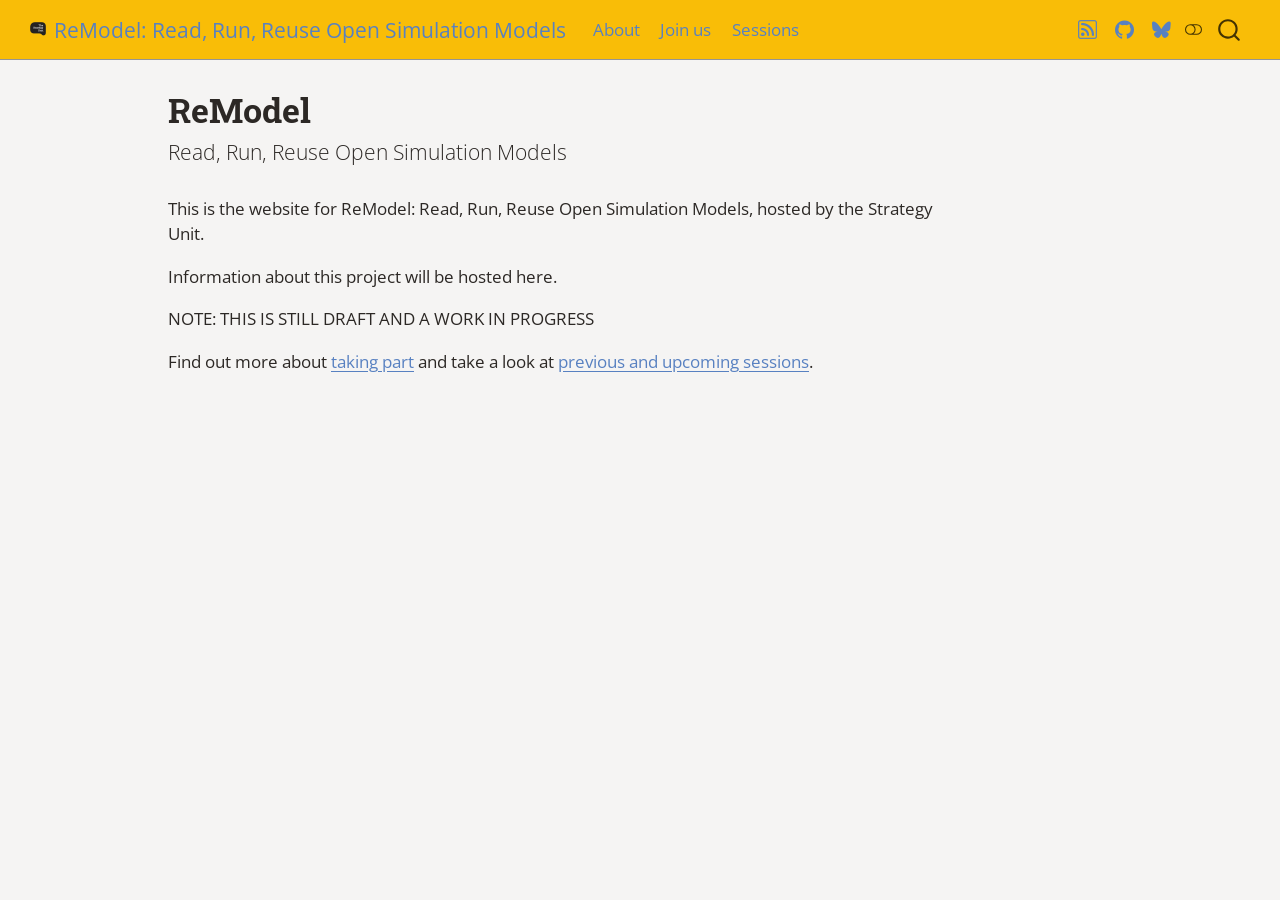
==== index.html @ 20d53115 "Built site for gh-pages" ====
<!DOCTYPE html>
<html xmlns="http://www.w3.org/1999/xhtml" lang="en" xml:lang="en"><head>

<meta charset="utf-8">
<meta name="generator" content="quarto-1.9.37">

<meta name="viewport" content="width=device-width, initial-scale=1.0, user-scalable=yes">


<title>ReModel – ReModel: Read, Run, Reuse Open Simulation Models</title>
<style>
/* Default styles provided by pandoc.
** See https://pandoc.org/MANUAL.html#variables-for-html for config info.
*/
code{white-space: pre-wrap;}
span.smallcaps{font-variant: small-caps;}
div.columns{display: flex; gap: min(4vw, 1.5em);}
div.column{flex: auto; overflow-x: auto;}
div.hanging-indent{margin-left: 1.5em; text-indent: -1.5em;}
ul.task-list{list-style: none;}
ul.task-list li input[type="checkbox"] {
  width: 0.8em;
  margin: 0 0.8em 0.2em -1em; /* quarto-specific, see https://github.com/quarto-dev/quarto-cli/issues/4556 */ 
  vertical-align: middle;
}
</style>


<script src="site_libs/quarto-nav/quarto-nav.js"></script>
<script src="site_libs/quarto-nav/headroom.min.js"></script>
<script src="site_libs/clipboard/clipboard.min.js"></script>
<script src="site_libs/quarto-search/autocomplete.umd.js"></script>
<script src="site_libs/quarto-search/fuse.min.js"></script>
<script src="site_libs/quarto-search/quarto-search.js"></script>
<meta name="quarto:offset" content="./">
<link href="./images/logo_black_favicon.png" rel="icon" type="image/png">
<script src="site_libs/quarto-html/quarto.js" type="module"></script>
<script src="site_libs/quarto-html/tabsets/tabsets.js" type="module"></script>
<script src="site_libs/quarto-html/popper.min.js"></script>
<script src="site_libs/quarto-html/tippy.umd.min.js"></script>
<script src="site_libs/quarto-html/anchor.min.js"></script>
<link href="site_libs/quarto-html/tippy.css" rel="stylesheet">
<link href="site_libs/quarto-html/quarto-syntax-highlighting-7f8f88aac4f3542376d5c11b86a4c14d.css" rel="stylesheet" class="quarto-color-scheme" id="quarto-text-highlighting-styles">
<link href="site_libs/quarto-html/quarto-syntax-highlighting-dark-d0ae9245876894da5ac7e18953ecc5cc.css" rel="stylesheet" class="quarto-color-scheme quarto-color-alternate" id="quarto-text-highlighting-styles">
<link href="site_libs/quarto-html/quarto-syntax-highlighting-7f8f88aac4f3542376d5c11b86a4c14d.css" rel="stylesheet" class="quarto-color-scheme-extra" id="quarto-text-highlighting-styles">
<script src="site_libs/bootstrap/bootstrap.min.js"></script>
<link href="site_libs/bootstrap/bootstrap-icons.css" rel="stylesheet">
<link href="site_libs/bootstrap/bootstrap-76465204ddb5d2e72a832fa032032eb9.min.css" rel="stylesheet" append-hash="true" class="quarto-color-scheme" id="quarto-bootstrap" data-mode="light">
<link href="site_libs/bootstrap/bootstrap-dark-049432ed352caca9ad5fc2055cf66158.min.css" rel="stylesheet" append-hash="true" class="quarto-color-scheme quarto-color-alternate" id="quarto-bootstrap" data-mode="light">
<link href="site_libs/bootstrap/bootstrap-76465204ddb5d2e72a832fa032032eb9.min.css" rel="stylesheet" append-hash="true" class="quarto-color-scheme-extra" id="quarto-bootstrap" data-mode="light">
<script id="quarto-search-options" type="application/json">{
  "location": "navbar",
  "copy-button": false,
  "collapse-after": 3,
  "panel-placement": "end",
  "type": "overlay",
  "limit": 50,
  "keyboard-shortcut": [
    "f",
    "/",
    "s"
  ],
  "show-item-context": false,
  "language": {
    "search-no-results-text": "No results",
    "search-matching-documents-text": "matching documents",
    "search-copy-link-title": "Copy link to search",
    "search-hide-matches-text": "Hide additional matches",
    "search-more-match-text": "more match in this document",
    "search-more-matches-text": "more matches in this document",
    "search-clear-button-title": "Clear",
    "search-text-placeholder": "",
    "search-detached-cancel-button-title": "Cancel",
    "search-submit-button-title": "Submit",
    "search-label": "Search"
  }
}</script>


<link rel="stylesheet" href="_SUBrand.StyleSheet.css">
</head>

<body class="nav-fixed quarto-light"><script id="quarto-html-before-body" type="application/javascript">
    const toggleBodyColorMode = (bsSheetEl) => {
      const mode = bsSheetEl.getAttribute("data-mode");
      const bodyEl = window.document.querySelector("body");
      if (mode === "dark") {
        bodyEl.classList.add("quarto-dark");
        bodyEl.classList.remove("quarto-light");
      } else {
        bodyEl.classList.add("quarto-light");
        bodyEl.classList.remove("quarto-dark");
      }
    }
    const toggleBodyColorPrimary = () => {
      const bsSheetEl = window.document.querySelector("link#quarto-bootstrap:not([rel=disabled-stylesheet])");
      if (bsSheetEl) {
        toggleBodyColorMode(bsSheetEl);
      }
    }
    const setColorSchemeToggle = (alternate) => {
      const toggles = window.document.querySelectorAll('.quarto-color-scheme-toggle');
      for (let i=0; i < toggles.length; i++) {
        const toggle = toggles[i];
        if (toggle) {
          if (alternate) {
            toggle.classList.add("alternate");
          } else {
            toggle.classList.remove("alternate");
          }
        }
      }
    };
    const toggleColorMode = (alternate) => {
      // Switch the stylesheets
      const primaryStylesheets = window.document.querySelectorAll('link.quarto-color-scheme:not(.quarto-color-alternate)');
      const alternateStylesheets = window.document.querySelectorAll('link.quarto-color-scheme.quarto-color-alternate');
      manageTransitions('#quarto-margin-sidebar .nav-link', false);
      if (alternate) {
        // note: dark is layered on light, we don't disable primary!
        enableStylesheet(alternateStylesheets);
        for (const sheetNode of alternateStylesheets) {
          if (sheetNode.id === "quarto-bootstrap") {
            toggleBodyColorMode(sheetNode);
          }
        }
      } else {
        disableStylesheet(alternateStylesheets);
        enableStylesheet(primaryStylesheets)
        toggleBodyColorPrimary();
      }
      manageTransitions('#quarto-margin-sidebar .nav-link', true);
      // Switch the toggles
      setColorSchemeToggle(alternate)
      // Hack to workaround the fact that safari doesn't
      // properly recolor the scrollbar when toggling (#1455)
      if (navigator.userAgent.indexOf('Safari') > 0 && navigator.userAgent.indexOf('Chrome') == -1) {
        manageTransitions("body", false);
        window.scrollTo(0, 1);
        setTimeout(() => {
          window.scrollTo(0, 0);
          manageTransitions("body", true);
        }, 40);
      }
    }
    const disableStylesheet = (stylesheets) => {
      for (let i=0; i < stylesheets.length; i++) {
        const stylesheet = stylesheets[i];
        stylesheet.rel = 'disabled-stylesheet';
      }
    }
    const enableStylesheet = (stylesheets) => {
      for (let i=0; i < stylesheets.length; i++) {
        const stylesheet = stylesheets[i];
        if(stylesheet.rel !== 'stylesheet') { // for Chrome, which will still FOUC without this check
          stylesheet.rel = 'stylesheet';
        }
      }
    }
    const manageTransitions = (selector, allowTransitions) => {
      const els = window.document.querySelectorAll(selector);
      for (let i=0; i < els.length; i++) {
        const el = els[i];
        if (allowTransitions) {
          el.classList.remove('notransition');
        } else {
          el.classList.add('notransition');
        }
      }
    }
    const isFileUrl = () => {
      return window.location.protocol === 'file:';
    }
    const hasAlternateSentinel = () => {
      let styleSentinel = getColorSchemeSentinel();
      if (styleSentinel !== null) {
        return styleSentinel === "alternate";
      } else {
        return false;
      }
    }
    const setStyleSentinel = (alternate) => {
      const value = alternate ? "alternate" : "default";
      if (!isFileUrl()) {
        window.localStorage.setItem("quarto-color-scheme", value);
      } else {
        localAlternateSentinel = value;
      }
    }
    const getColorSchemeSentinel = () => {
      if (!isFileUrl()) {
        const storageValue = window.localStorage.getItem("quarto-color-scheme");
        return storageValue != null ? storageValue : localAlternateSentinel;
      } else {
        return localAlternateSentinel;
      }
    }
    const toggleGiscusIfUsed = (isAlternate, darkModeDefault) => {
      const baseTheme = document.querySelector('#giscus-base-theme')?.value ?? 'light';
      const alternateTheme = document.querySelector('#giscus-alt-theme')?.value ?? 'dark';
      let newTheme = '';
      if(authorPrefersDark) {
        newTheme = isAlternate ? baseTheme : alternateTheme;
      } else {
        newTheme = isAlternate ? alternateTheme : baseTheme;
      }
      const changeGiscusTheme = () => {
        // From: https://github.com/giscus/giscus/issues/336
        const sendMessage = (message) => {
          const iframe = document.querySelector('iframe.giscus-frame');
          if (!iframe) return;
          iframe.contentWindow.postMessage({ giscus: message }, 'https://giscus.app');
        }
        sendMessage({
          setConfig: {
            theme: newTheme
          }
        });
      }
      const isGiscussLoaded = window.document.querySelector('iframe.giscus-frame') !== null;
      if (isGiscussLoaded) {
        changeGiscusTheme();
      }
    };
    const authorPrefersDark = false;
    const darkModeDefault = authorPrefersDark;
      document.querySelector('link#quarto-text-highlighting-styles.quarto-color-scheme-extra').rel = 'disabled-stylesheet';
      document.querySelector('link#quarto-bootstrap.quarto-color-scheme-extra').rel = 'disabled-stylesheet';
    let localAlternateSentinel = darkModeDefault ? 'alternate' : 'default';
    // Dark / light mode switch
    window.quartoToggleColorScheme = () => {
      // Read the current dark / light value
      let toAlternate = !hasAlternateSentinel();
      toggleColorMode(toAlternate);
      setStyleSentinel(toAlternate);
      toggleGiscusIfUsed(toAlternate, darkModeDefault);
      window.dispatchEvent(new Event('resize'));
    };
    // Switch to dark mode if need be
    if (hasAlternateSentinel()) {
      toggleColorMode(true);
    } else {
      toggleColorMode(false);
    }
  </script>

<div id="quarto-search-results"></div>
  <header id="quarto-header" class="headroom fixed-top">
    <nav class="navbar navbar-expand-lg " data-bs-theme="dark">
      <div class="navbar-container container-fluid">
      <div class="navbar-brand-container mx-auto">
    <a href="./index.html" class="navbar-brand navbar-brand-logo">
    <img src="./images\logo_black_favicon.png" alt="" class="navbar-logo light-content">
    <img src="./images\logo_black_favicon.png" alt="" class="navbar-logo dark-content">
    </a>
    <a class="navbar-brand" href="./index.html">
    <span class="navbar-title">ReModel: Read, Run, Reuse Open Simulation Models</span>
    </a>
  </div>
            <div id="quarto-search" class="" title="Search"></div>
          <button class="navbar-toggler" type="button" data-bs-toggle="collapse" data-bs-target="#navbarCollapse" aria-controls="navbarCollapse" role="menu" aria-expanded="false" aria-label="Toggle navigation" onclick="if (window.quartoToggleHeadroom) { window.quartoToggleHeadroom(); }">
  <span class="navbar-toggler-icon"></span>
</button>
          <div class="collapse navbar-collapse" id="navbarCollapse">
            <ul class="navbar-nav navbar-nav-scroll me-auto">
  <li class="nav-item">
    <a class="nav-link" href="./about.html"> 
<span class="menu-text">About</span></a>
  </li>  
  <li class="nav-item">
    <a class="nav-link" href="./join-us/index.html"> 
<span class="menu-text">Join us</span></a>
  </li>  
  <li class="nav-item">
    <a class="nav-link" href="./sessions/index.html"> 
<span class="menu-text">Sessions</span></a>
  </li>  
</ul>
            <ul class="navbar-nav navbar-nav-scroll ms-auto">
  <li class="nav-item compact">
    <a class="nav-link" href="./sessions/index.xml"> <i class="bi bi-rss" role="img">
</i> 
<span class="menu-text"></span></a>
  </li>  
  <li class="nav-item compact">
    <a class="nav-link" href="https://github.com/The-Strategy-Unit"> <i class="bi bi-github" role="img">
</i> 
<span class="menu-text"></span></a>
  </li>  
  <li class="nav-item compact">
    <a class="nav-link" href="https://bsky.app/profile/strategyunit.bsky.social"> <i class="bi bi-bluesky" role="img">
</i> 
<span class="menu-text"></span></a>
  </li>  
</ul>
          </div> <!-- /navcollapse -->
            <div class="quarto-navbar-tools">
  <a href="" class="quarto-color-scheme-toggle quarto-navigation-tool  px-1" onclick="window.quartoToggleColorScheme(); return false;" title="Toggle dark mode"><i class="bi"></i></a>
</div>
      </div> <!-- /container-fluid -->
    </nav>
</header>
<!-- content -->
<div id="quarto-content" class="quarto-container page-columns page-rows-contents page-layout-article page-navbar">
<!-- sidebar -->
<!-- margin-sidebar -->
    <div id="quarto-margin-sidebar" class="sidebar margin-sidebar zindex-bottom">
        
    </div>
<!-- main -->
<main class="content" id="quarto-document-content">


<header id="title-block-header" class="quarto-title-block default">
<div class="quarto-title">
<h1 class="title">ReModel</h1>
<p class="subtitle lead">Read, Run, Reuse Open Simulation Models</p>
</div>



<div class="quarto-title-meta">

    
  
    
  </div>
  


</header>


<p>This is the website for ReModel: Read, Run, Reuse Open Simulation Models, hosted by the Strategy Unit.</p>
<p>Information about this project will be hosted here.</p>
<p>NOTE: THIS IS STILL DRAFT AND A WORK IN PROGRESS</p>
<p>Find out more about <a href="./join-us/index.html">taking part</a> and take a look at <a href="./sessions/index.html">previous and upcoming sessions</a>.</p>



</main> <!-- /main -->
<script id="quarto-html-after-body" type="application/javascript">
  window.document.addEventListener("DOMContentLoaded", function (event) {
    // Ensure there is a toggle, if there isn't float one in the top right
    if (window.document.querySelector('.quarto-color-scheme-toggle') === null) {
      const a = window.document.createElement('a');
      a.classList.add('top-right');
      a.classList.add('quarto-color-scheme-toggle');
      a.href = "";
      a.onclick = function() { try { window.quartoToggleColorScheme(); } catch {} return false; };
      const i = window.document.createElement("i");
      i.classList.add('bi');
      a.appendChild(i);
      window.document.body.appendChild(a);
    }
    setColorSchemeToggle(hasAlternateSentinel())
    const icon = "";
    const anchorJS = new window.AnchorJS();
    anchorJS.options = {
      placement: 'right',
      icon: icon
    };
    anchorJS.add('.anchored');
    const isCodeAnnotation = (el) => {
      for (const clz of el.classList) {
        if (clz.startsWith('code-annotation-')) {                     
          return true;
        }
      }
      return false;
    }
    const onCopySuccess = function(e) {
      // button target
      const button = e.trigger;
      // don't keep focus
      button.blur();
      // flash "checked"
      button.classList.add('code-copy-button-checked');
      var currentTitle = button.getAttribute("title");
      button.setAttribute("title", "Copied!");
      let tooltip;
      if (window.bootstrap) {
        button.setAttribute("data-bs-toggle", "tooltip");
        button.setAttribute("data-bs-placement", "left");
        button.setAttribute("data-bs-title", "Copied!");
        tooltip = new bootstrap.Tooltip(button, 
          { trigger: "manual", 
            customClass: "code-copy-button-tooltip",
            offset: [0, -8]});
        tooltip.show();    
      }
      setTimeout(function() {
        if (tooltip) {
          tooltip.hide();
          button.removeAttribute("data-bs-title");
          button.removeAttribute("data-bs-toggle");
          button.removeAttribute("data-bs-placement");
        }
        button.setAttribute("title", currentTitle);
        button.classList.remove('code-copy-button-checked');
      }, 1000);
      // clear code selection
      e.clearSelection();
    }
    const getTextToCopy = function(trigger) {
      const outerScaffold = trigger.parentElement.cloneNode(true);
      const codeEl = outerScaffold.querySelector('code');
      for (const childEl of codeEl.children) {
        if (isCodeAnnotation(childEl)) {
          childEl.remove();
        }
      }
      return codeEl.innerText;
    }
    const clipboard = new window.ClipboardJS('.code-copy-button:not([data-in-quarto-modal])', {
      text: getTextToCopy
    });
    clipboard.on('success', onCopySuccess);
    if (window.document.getElementById('quarto-embedded-source-code-modal')) {
      const clipboardModal = new window.ClipboardJS('.code-copy-button[data-in-quarto-modal]', {
        text: getTextToCopy,
        container: window.document.getElementById('quarto-embedded-source-code-modal')
      });
      clipboardModal.on('success', onCopySuccess);
    }
      var localhostRegex = new RegExp(/^(?:http|https):\/\/localhost\:?[0-9]*\//);
      var mailtoRegex = new RegExp(/^mailto:/);
        var filterRegex = new RegExp("https:\/\/the-strategy-unit\.github\.io\/remodel-docs\/");
      var isInternal = (href) => {
          return filterRegex.test(href) || localhostRegex.test(href) || mailtoRegex.test(href);
      }
      // Inspect non-navigation links and adorn them if external
     var links = window.document.querySelectorAll('a[href]:not(.nav-link):not(.navbar-brand):not(.toc-action):not(.sidebar-link):not(.sidebar-item-toggle):not(.pagination-link):not(.no-external):not([aria-hidden]):not(.dropdown-item):not(.quarto-navigation-tool):not(.about-link)');
      for (var i=0; i<links.length; i++) {
        const link = links[i];
        if (!isInternal(link.href)) {
          // undo the damage that might have been done by quarto-nav.js in the case of
          // links that we want to consider external
          if (link.dataset.originalHref !== undefined) {
            link.href = link.dataset.originalHref;
          }
        }
      }
    function tippyHover(el, contentFn, onTriggerFn, onUntriggerFn) {
      const config = {
        allowHTML: true,
        maxWidth: 500,
        delay: 100,
        arrow: false,
        appendTo: function(el) {
            return el.parentElement;
        },
        interactive: true,
        interactiveBorder: 10,
        theme: 'quarto',
        placement: 'bottom-start',
      };
      if (contentFn) {
        config.content = contentFn;
      }
      if (onTriggerFn) {
        config.onTrigger = onTriggerFn;
      }
      if (onUntriggerFn) {
        config.onUntrigger = onUntriggerFn;
      }
      window.tippy(el, config); 
    }
    const noterefs = window.document.querySelectorAll('a[role="doc-noteref"]');
    for (var i=0; i<noterefs.length; i++) {
      const ref = noterefs[i];
      tippyHover(ref, function() {
        // use id or data attribute instead here
        let href = ref.getAttribute('data-footnote-href') || ref.getAttribute('href');
        try { href = new URL(href).hash; } catch {}
        const id = href.replace(/^#\/?/, "");
        const note = window.document.getElementById(id);
        if (note) {
          return note.innerHTML;
        } else {
          return "";
        }
      });
    }
    const xrefs = window.document.querySelectorAll('a.quarto-xref');
    const processXRef = (id, note) => {
      // Strip column container classes
      const stripColumnClz = (el) => {
        el.classList.remove("page-full", "page-columns");
        if (el.children) {
          for (const child of el.children) {
            stripColumnClz(child);
          }
        }
      }
      stripColumnClz(note)
      if (id === null || id.startsWith('sec-')) {
        // Special case sections, only their first couple elements
        const container = document.createElement("div");
        if (note.children && note.children.length > 2) {
          container.appendChild(note.children[0].cloneNode(true));
          for (let i = 1; i < note.children.length; i++) {
            const child = note.children[i];
            if (child.tagName === "P" && child.innerText === "") {
              continue;
            } else {
              container.appendChild(child.cloneNode(true));
              break;
            }
          }
          if (window.Quarto?.typesetMath) {
            window.Quarto.typesetMath(container);
          }
          return container.innerHTML
        } else {
          if (window.Quarto?.typesetMath) {
            window.Quarto.typesetMath(note);
          }
          return note.innerHTML;
        }
      } else {
        // Remove any anchor links if they are present
        const anchorLink = note.querySelector('a.anchorjs-link');
        if (anchorLink) {
          anchorLink.remove();
        }
        if (window.Quarto?.typesetMath) {
          window.Quarto.typesetMath(note);
        }
        if (note.classList.contains("callout")) {
          return note.outerHTML;
        } else {
          return note.innerHTML;
        }
      }
    }
    for (var i=0; i<xrefs.length; i++) {
      const xref = xrefs[i];
      tippyHover(xref, undefined, function(instance) {
        instance.disable();
        let url = xref.getAttribute('href');
        let hash = undefined; 
        if (url.startsWith('#')) {
          hash = url;
        } else {
          try { hash = new URL(url).hash; } catch {}
        }
        if (hash) {
          const id = hash.replace(/^#\/?/, "");
          const note = window.document.getElementById(id);
          if (note !== null) {
            try {
              const html = processXRef(id, note.cloneNode(true));
              instance.setContent(html);
            } finally {
              instance.enable();
              instance.show();
            }
          } else {
            // See if we can fetch this
            fetch(url.split('#')[0])
            .then(res => res.text())
            .then(html => {
              const parser = new DOMParser();
              const htmlDoc = parser.parseFromString(html, "text/html");
              const note = htmlDoc.getElementById(id);
              if (note !== null) {
                const html = processXRef(id, note);
                instance.setContent(html);
              } 
            }).finally(() => {
              instance.enable();
              instance.show();
            });
          }
        } else {
          // See if we can fetch a full url (with no hash to target)
          // This is a special case and we should probably do some content thinning / targeting
          fetch(url)
          .then(res => res.text())
          .then(html => {
            const parser = new DOMParser();
            const htmlDoc = parser.parseFromString(html, "text/html");
            const note = htmlDoc.querySelector('main.content');
            if (note !== null) {
              // This should only happen for chapter cross references
              // (since there is no id in the URL)
              // remove the first header
              if (note.children.length > 0 && note.children[0].tagName === "HEADER") {
                note.children[0].remove();
              }
              const html = processXRef(null, note);
              instance.setContent(html);
            } 
          }).finally(() => {
            instance.enable();
            instance.show();
          });
        }
      }, function(instance) {
      });
    }
        let selectedAnnoteEl;
        const selectorForAnnotation = ( cell, annotation) => {
          let cellAttr = 'data-code-cell="' + cell + '"';
          let lineAttr = 'data-code-annotation="' +  annotation + '"';
          const selector = 'span[' + cellAttr + '][' + lineAttr + ']';
          return selector;
        }
        const selectCodeLines = (annoteEl) => {
          const doc = window.document;
          const targetCell = annoteEl.getAttribute("data-target-cell");
          const targetAnnotation = annoteEl.getAttribute("data-target-annotation");
          const annoteSpan = window.document.querySelector(selectorForAnnotation(targetCell, targetAnnotation));
          const lines = annoteSpan.getAttribute("data-code-lines").split(",");
          const lineIds = lines.map((line) => {
            return targetCell + "-" + line;
          })
          let top = null;
          let height = null;
          let parent = null;
          if (lineIds.length > 0) {
              //compute the position of the single el (top and bottom and make a div)
              const el = window.document.getElementById(lineIds[0]);
              top = el.offsetTop;
              height = el.offsetHeight;
              parent = el.parentElement.parentElement;
            if (lineIds.length > 1) {
              const lastEl = window.document.getElementById(lineIds[lineIds.length - 1]);
              const bottom = lastEl.offsetTop + lastEl.offsetHeight;
              height = bottom - top;
            }
            if (top !== null && height !== null && parent !== null) {
              // cook up a div (if necessary) and position it 
              let div = window.document.getElementById("code-annotation-line-highlight");
              if (div === null) {
                div = window.document.createElement("div");
                div.setAttribute("id", "code-annotation-line-highlight");
                div.style.position = 'absolute';
                parent.appendChild(div);
              }
              div.style.top = top - 2 + "px";
              div.style.height = height + 4 + "px";
              div.style.left = 0;
              let gutterDiv = window.document.getElementById("code-annotation-line-highlight-gutter");
              if (gutterDiv === null) {
                gutterDiv = window.document.createElement("div");
                gutterDiv.setAttribute("id", "code-annotation-line-highlight-gutter");
                gutterDiv.style.position = 'absolute';
                const codeCell = window.document.getElementById(targetCell);
                const gutter = codeCell.querySelector('.code-annotation-gutter');
                gutter.appendChild(gutterDiv);
              }
              gutterDiv.style.top = top - 2 + "px";
              gutterDiv.style.height = height + 4 + "px";
            }
            selectedAnnoteEl = annoteEl;
          }
        };
        const unselectCodeLines = () => {
          const elementsIds = ["code-annotation-line-highlight", "code-annotation-line-highlight-gutter"];
          elementsIds.forEach((elId) => {
            const div = window.document.getElementById(elId);
            if (div) {
              div.remove();
            }
          });
          selectedAnnoteEl = undefined;
        };
          // Handle positioning of the toggle
      window.addEventListener(
        "resize",
        throttle(() => {
          elRect = undefined;
          if (selectedAnnoteEl) {
            selectCodeLines(selectedAnnoteEl);
          }
        }, 10)
      );
      function throttle(fn, ms) {
      let throttle = false;
      let timer;
        return (...args) => {
          if(!throttle) { // first call gets through
              fn.apply(this, args);
              throttle = true;
          } else { // all the others get throttled
              if(timer) clearTimeout(timer); // cancel #2
              timer = setTimeout(() => {
                fn.apply(this, args);
                timer = throttle = false;
              }, ms);
          }
        };
      }
        // Attach click handler to the DT
        const annoteDls = window.document.querySelectorAll('dt[data-target-cell]');
        for (const annoteDlNode of annoteDls) {
          annoteDlNode.addEventListener('click', (event) => {
            const clickedEl = event.target;
            if (clickedEl !== selectedAnnoteEl) {
              unselectCodeLines();
              const activeEl = window.document.querySelector('dt[data-target-cell].code-annotation-active');
              if (activeEl) {
                activeEl.classList.remove('code-annotation-active');
              }
              selectCodeLines(clickedEl);
              clickedEl.classList.add('code-annotation-active');
            } else {
              // Unselect the line
              unselectCodeLines();
              clickedEl.classList.remove('code-annotation-active');
            }
          });
        }
    const findCites = (el) => {
      const parentEl = el.parentElement;
      if (parentEl) {
        const cites = parentEl.dataset.cites;
        if (cites) {
          return {
            el,
            cites: cites.split(' ')
          };
        } else {
          return findCites(el.parentElement)
        }
      } else {
        return undefined;
      }
    };
    var bibliorefs = window.document.querySelectorAll('a[role="doc-biblioref"]');
    for (var i=0; i<bibliorefs.length; i++) {
      const ref = bibliorefs[i];
      const citeInfo = findCites(ref);
      if (citeInfo) {
        tippyHover(citeInfo.el, function() {
          var popup = window.document.createElement('div');
          citeInfo.cites.forEach(function(cite) {
            var citeDiv = window.document.createElement('div');
            citeDiv.classList.add('hanging-indent');
            citeDiv.classList.add('csl-entry');
            var biblioDiv = window.document.getElementById('ref-' + cite);
            if (biblioDiv) {
              citeDiv.innerHTML = biblioDiv.innerHTML;
            }
            popup.appendChild(citeDiv);
          });
          return popup.innerHTML;
        });
      }
    }
  });
  </script>
</div> <!-- /content -->




</body></html>
---- site_libs/quarto-html/tippy.css ----
.tippy-box[data-animation=fade][data-state=hidden]{opacity:0}[data-tippy-root]{max-width:calc(100vw - 10px)}.tippy-box{position:relative;background-color:#333;color:#fff;border-radius:4px;font-size:14px;line-height:1.4;white-space:normal;outline:0;transition-property:transform,visibility,opacity}.tippy-box[data-placement^=top]>.tippy-arrow{bottom:0}.tippy-box[data-placement^=top]>.tippy-arrow:before{bottom:-7px;left:0;border-width:8px 8px 0;border-top-color:initial;transform-origin:center top}.tippy-box[data-placement^=bottom]>.tippy-arrow{top:0}.tippy-box[data-placement^=bottom]>.tippy-arrow:before{top:-7px;left:0;border-width:0 8px 8px;border-bottom-color:initial;transform-origin:center bottom}.tippy-box[data-placement^=left]>.tippy-arrow{right:0}.tippy-box[data-placement^=left]>.tippy-arrow:before{border-width:8px 0 8px 8px;border-left-color:initial;right:-7px;transform-origin:center left}.tippy-box[data-placement^=right]>.tippy-arrow{left:0}.tippy-box[data-placement^=right]>.tippy-arrow:before{left:-7px;border-width:8px 8px 8px 0;border-right-color:initial;transform-origin:center right}.tippy-box[data-inertia][data-state=visible]{transition-timing-function:cubic-bezier(.54,1.5,.38,1.11)}.tippy-arrow{width:16px;height:16px;color:#333}.tippy-arrow:before{content:"";position:absolute;border-color:transparent;border-style:solid}.tippy-content{position:relative;padding:5px 9px;z-index:1}
---- site_libs/quarto-html/quarto-syntax-highlighting-7f8f88aac4f3542376d5c11b86a4c14d.css ----
/* quarto syntax highlight colors */
:root {
  --quarto-hl-ot-color: #003B4F;
  --quarto-hl-at-color: #657422;
  --quarto-hl-ss-color: #20794D;
  --quarto-hl-an-color: #5E5E5E;
  --quarto-hl-fu-color: #4758AB;
  --quarto-hl-st-color: #20794D;
  --quarto-hl-cf-color: #003B4F;
  --quarto-hl-op-color: #5E5E5E;
  --quarto-hl-er-color: #AD0000;
  --quarto-hl-bn-color: #AD0000;
  --quarto-hl-al-color: #AD0000;
  --quarto-hl-va-color: #111111;
  --quarto-hl-bu-color: inherit;
  --quarto-hl-ex-color: inherit;
  --quarto-hl-pp-color: #AD0000;
  --quarto-hl-in-color: #5E5E5E;
  --quarto-hl-vs-color: #20794D;
  --quarto-hl-wa-color: #5E5E5E;
  --quarto-hl-do-color: #5E5E5E;
  --quarto-hl-im-color: #00769E;
  --quarto-hl-ch-color: #20794D;
  --quarto-hl-dt-color: #AD0000;
  --quarto-hl-fl-color: #AD0000;
  --quarto-hl-co-color: #5E5E5E;
  --quarto-hl-cv-color: #5E5E5E;
  --quarto-hl-cn-color: #8f5902;
  --quarto-hl-sc-color: #5E5E5E;
  --quarto-hl-dv-color: #AD0000;
  --quarto-hl-kw-color: #003B4F;
}

/* other quarto variables */
:root {
  --quarto-font-monospace: SFMono-Regular, Menlo, Monaco, Consolas, "Liberation Mono", "Courier New", monospace;
}

/* syntax highlight based on Pandoc's rules */
pre > code.sourceCode > span {
  color: #003B4F;
}

code.sourceCode > span {
  color: #003B4F;
}

div.sourceCode,
div.sourceCode pre.sourceCode {
  color: #003B4F;
}

/* Normal */
code span {
  color: #003B4F;
}

/* Alert */
code span.al {
  color: #AD0000;
  font-style: inherit;
}

/* Annotation */
code span.an {
  color: #5E5E5E;
  font-style: inherit;
}

/* Attribute */
code span.at {
  color: #657422;
  font-style: inherit;
}

/* BaseN */
code span.bn {
  color: #AD0000;
  font-style: inherit;
}

/* BuiltIn */
code span.bu {
  font-style: inherit;
}

/* ControlFlow */
code span.cf {
  color: #003B4F;
  font-weight: bold;
  font-style: inherit;
}

/* Char */
code span.ch {
  color: #20794D;
  font-style: inherit;
}

/* Constant */
code span.cn {
  color: #8f5902;
  font-style: inherit;
}

/* Comment */
code span.co {
  color: #5E5E5E;
  font-style: inherit;
}

/* CommentVar */
code span.cv {
  color: #5E5E5E;
  font-style: italic;
}

/* Documentation */
code span.do {
  color: #5E5E5E;
  font-style: italic;
}

/* DataType */
code span.dt {
  color: #AD0000;
  font-style: inherit;
}

/* DecVal */
code span.dv {
  color: #AD0000;
  font-style: inherit;
}

/* Error */
code span.er {
  color: #AD0000;
  font-style: inherit;
}

/* Extension */
code span.ex {
  font-style: inherit;
}

/* Float */
code span.fl {
  color: #AD0000;
  font-style: inherit;
}

/* Function */
code span.fu {
  color: #4758AB;
  font-style: inherit;
}

/* Import */
code span.im {
  color: #00769E;
  font-style: inherit;
}

/* Information */
code span.in {
  color: #5E5E5E;
  font-style: inherit;
}

/* Keyword */
code span.kw {
  color: #003B4F;
  font-weight: bold;
  font-style: inherit;
}

/* Operator */
code span.op {
  color: #5E5E5E;
  font-style: inherit;
}

/* Other */
code span.ot {
  color: #003B4F;
  font-style: inherit;
}

/* Preprocessor */
code span.pp {
  color: #AD0000;
  font-style: inherit;
}

/* SpecialChar */
code span.sc {
  color: #5E5E5E;
  font-style: inherit;
}

/* SpecialString */
code span.ss {
  color: #20794D;
  font-style: inherit;
}

/* String */
code span.st {
  color: #20794D;
  font-style: inherit;
}

/* Variable */
code span.va {
  color: #111111;
  font-style: inherit;
}

/* VerbatimString */
code span.vs {
  color: #20794D;
  font-style: inherit;
}

/* Warning */
code span.wa {
  color: #5E5E5E;
  font-style: italic;
}

.prevent-inlining {
  content: "</";
}

/*# sourceMappingURL=789ad8cd35626ba772517505b42a116e.css.map */
---- site_libs/quarto-html/quarto-syntax-highlighting-dark-d0ae9245876894da5ac7e18953ecc5cc.css ----
/* quarto syntax highlight colors */
:root {
  --quarto-hl-al-color: #f07178;
  --quarto-hl-an-color: #d4d0ab;
  --quarto-hl-at-color: #00e0e0;
  --quarto-hl-bn-color: #d4d0ab;
  --quarto-hl-bu-color: #abe338;
  --quarto-hl-ch-color: #abe338;
  --quarto-hl-co-color: #f8f8f2;
  --quarto-hl-cv-color: #ffd700;
  --quarto-hl-cn-color: #ffd700;
  --quarto-hl-cf-color: #ffa07a;
  --quarto-hl-dt-color: #ffa07a;
  --quarto-hl-dv-color: #d4d0ab;
  --quarto-hl-do-color: #f8f8f2;
  --quarto-hl-er-color: #f07178;
  --quarto-hl-ex-color: #00e0e0;
  --quarto-hl-fl-color: #d4d0ab;
  --quarto-hl-fu-color: #ffa07a;
  --quarto-hl-im-color: #abe338;
  --quarto-hl-in-color: #d4d0ab;
  --quarto-hl-kw-color: #ffa07a;
  --quarto-hl-op-color: #ffa07a;
  --quarto-hl-ot-color: #00e0e0;
  --quarto-hl-pp-color: #dcc6e0;
  --quarto-hl-re-color: #00e0e0;
  --quarto-hl-sc-color: #abe338;
  --quarto-hl-ss-color: #abe338;
  --quarto-hl-st-color: #abe338;
  --quarto-hl-va-color: #00e0e0;
  --quarto-hl-vs-color: #abe338;
  --quarto-hl-wa-color: #dcc6e0;
}

/* other quarto variables */
:root {
  --quarto-font-monospace: SFMono-Regular, Menlo, Monaco, Consolas, "Liberation Mono", "Courier New", monospace;
}

/* syntax highlight based on Pandoc's rules */
pre > code.sourceCode > span {
  color: #f8f8f2;
}

code.sourceCode > span {
  color: #f8f8f2;
}

div.sourceCode,
div.sourceCode pre.sourceCode {
  color: #f8f8f2;
}

/* Normal */
code span {
  color: #f8f8f2;
}

/* Alert */
code span.al {
  color: #f07178;
}

/* Annotation */
code span.an {
  color: #d4d0ab;
}

/* Attribute */
code span.at {
  color: #00e0e0;
}

/* BaseN */
code span.bn {
  color: #d4d0ab;
}

/* BuiltIn */
code span.bu {
  color: #abe338;
}

/* ControlFlow */
code span.cf {
  font-weight: bold;
  color: #ffa07a;
}

/* Char */
code span.ch {
  color: #abe338;
}

/* Constant */
code span.cn {
  color: #ffd700;
}

/* Comment */
code span.co {
  font-style: italic;
  color: #f8f8f2;
}

/* CommentVar */
code span.cv {
  color: #ffd700;
}

/* Documentation */
code span.do {
  color: #f8f8f2;
}

/* DataType */
code span.dt {
  color: #ffa07a;
}

/* DecVal */
code span.dv {
  color: #d4d0ab;
}

/* Error */
code span.er {
  color: #f07178;
  text-decoration: underline;
}

/* Extension */
code span.ex {
  font-weight: bold;
  color: #00e0e0;
}

/* Float */
code span.fl {
  color: #d4d0ab;
}

/* Function */
code span.fu {
  color: #ffa07a;
}

/* Import */
code span.im {
  color: #abe338;
}

/* Information */
code span.in {
  color: #d4d0ab;
}

/* Keyword */
code span.kw {
  font-weight: bold;
  color: #ffa07a;
}

/* Operator */
code span.op {
  color: #ffa07a;
}

/* Other */
code span.ot {
  color: #00e0e0;
}

/* Preprocessor */
code span.pp {
  color: #dcc6e0;
}

/* RegionMarker */
code span.re {
  background-color: #f8f8f2;
  color: #00e0e0;
}

/* SpecialChar */
code span.sc {
  color: #abe338;
}

/* SpecialString */
code span.ss {
  color: #abe338;
}

/* String */
code span.st {
  color: #abe338;
}

/* Variable */
code span.va {
  color: #00e0e0;
}

/* VerbatimString */
code span.vs {
  color: #abe338;
}

/* Warning */
code span.wa {
  color: #dcc6e0;
}

.prevent-inlining {
  content: "</";
}

/*# sourceMappingURL=e2dac9153eaf3c552d5043f9565d03d7.css.map */
---- site_libs/quarto-html/quarto-syntax-highlighting-7f8f88aac4f3542376d5c11b86a4c14d.css ----
/* quarto syntax highlight colors */
:root {
  --quarto-hl-ot-color: #003B4F;
  --quarto-hl-at-color: #657422;
  --quarto-hl-ss-color: #20794D;
  --quarto-hl-an-color: #5E5E5E;
  --quarto-hl-fu-color: #4758AB;
  --quarto-hl-st-color: #20794D;
  --quarto-hl-cf-color: #003B4F;
  --quarto-hl-op-color: #5E5E5E;
  --quarto-hl-er-color: #AD0000;
  --quarto-hl-bn-color: #AD0000;
  --quarto-hl-al-color: #AD0000;
  --quarto-hl-va-color: #111111;
  --quarto-hl-bu-color: inherit;
  --quarto-hl-ex-color: inherit;
  --quarto-hl-pp-color: #AD0000;
  --quarto-hl-in-color: #5E5E5E;
  --quarto-hl-vs-color: #20794D;
  --quarto-hl-wa-color: #5E5E5E;
  --quarto-hl-do-color: #5E5E5E;
  --quarto-hl-im-color: #00769E;
  --quarto-hl-ch-color: #20794D;
  --quarto-hl-dt-color: #AD0000;
  --quarto-hl-fl-color: #AD0000;
  --quarto-hl-co-color: #5E5E5E;
  --quarto-hl-cv-color: #5E5E5E;
  --quarto-hl-cn-color: #8f5902;
  --quarto-hl-sc-color: #5E5E5E;
  --quarto-hl-dv-color: #AD0000;
  --quarto-hl-kw-color: #003B4F;
}

/* other quarto variables */
:root {
  --quarto-font-monospace: SFMono-Regular, Menlo, Monaco, Consolas, "Liberation Mono", "Courier New", monospace;
}

/* syntax highlight based on Pandoc's rules */
pre > code.sourceCode > span {
  color: #003B4F;
}

code.sourceCode > span {
  color: #003B4F;
}

div.sourceCode,
div.sourceCode pre.sourceCode {
  color: #003B4F;
}

/* Normal */
code span {
  color: #003B4F;
}

/* Alert */
code span.al {
  color: #AD0000;
  font-style: inherit;
}

/* Annotation */
code span.an {
  color: #5E5E5E;
  font-style: inherit;
}

/* Attribute */
code span.at {
  color: #657422;
  font-style: inherit;
}

/* BaseN */
code span.bn {
  color: #AD0000;
  font-style: inherit;
}

/* BuiltIn */
code span.bu {
  font-style: inherit;
}

/* ControlFlow */
code span.cf {
  color: #003B4F;
  font-weight: bold;
  font-style: inherit;
}

/* Char */
code span.ch {
  color: #20794D;
  font-style: inherit;
}

/* Constant */
code span.cn {
  color: #8f5902;
  font-style: inherit;
}

/* Comment */
code span.co {
  color: #5E5E5E;
  font-style: inherit;
}

/* CommentVar */
code span.cv {
  color: #5E5E5E;
  font-style: italic;
}

/* Documentation */
code span.do {
  color: #5E5E5E;
  font-style: italic;
}

/* DataType */
code span.dt {
  color: #AD0000;
  font-style: inherit;
}

/* DecVal */
code span.dv {
  color: #AD0000;
  font-style: inherit;
}

/* Error */
code span.er {
  color: #AD0000;
  font-style: inherit;
}

/* Extension */
code span.ex {
  font-style: inherit;
}

/* Float */
code span.fl {
  color: #AD0000;
  font-style: inherit;
}

/* Function */
code span.fu {
  color: #4758AB;
  font-style: inherit;
}

/* Import */
code span.im {
  color: #00769E;
  font-style: inherit;
}

/* Information */
code span.in {
  color: #5E5E5E;
  font-style: inherit;
}

/* Keyword */
code span.kw {
  color: #003B4F;
  font-weight: bold;
  font-style: inherit;
}

/* Operator */
code span.op {
  color: #5E5E5E;
  font-style: inherit;
}

/* Other */
code span.ot {
  color: #003B4F;
  font-style: inherit;
}

/* Preprocessor */
code span.pp {
  color: #AD0000;
  font-style: inherit;
}

/* SpecialChar */
code span.sc {
  color: #5E5E5E;
  font-style: inherit;
}

/* SpecialString */
code span.ss {
  color: #20794D;
  font-style: inherit;
}

/* String */
code span.st {
  color: #20794D;
  font-style: inherit;
}

/* Variable */
code span.va {
  color: #111111;
  font-style: inherit;
}

/* VerbatimString */
code span.vs {
  color: #20794D;
  font-style: inherit;
}

/* Warning */
code span.wa {
  color: #5E5E5E;
  font-style: italic;
}

.prevent-inlining {
  content: "</";
}

/*# sourceMappingURL=789ad8cd35626ba772517505b42a116e.css.map */
---- _SUBrand.StyleSheet.css ----
@import url("https://fonts.googleapis.com/css2?family=Open+Sans:wght@400;600;700&family=Roboto+Slab:wght@300;700&display=swap");

body {
  font-family: "Open Sans", Arial, sans-serif;
  font-weight: 400;
}

h1, h2, h3, h4, h5, h6,
.home h1, .home h2, .home h3 {
  font-family: "Roboto Slab", "Open Sans", Arial, sans-serif;
  font-weight: 700;
  text-align: left;
}

:root {
  --gap: 24px;
  --content-gap: 20px;
  --nav-width: 1024px;
  --main-width: 720px;
  --header-height: 60px;
  --footer-height: 60px;
  --radius: 8px;

  /* SU Brand Palette */
  --su-dark-grey: #959595;
  --su-charcoal: #2c2825;
  --su-yellow: #f9bd07;
  --su-white: #f5f4f3;
  --su-blue: #5881c1;

  /* Light mode colors */
  --color-foreground: var(--su-charcoal);
  --color-background: var(--su-white);
  --color-primary: var(--su-yellow);
  --color-secondary: var(--su-dark-grey);
  --color-info: var(--su-blue);

  --link-color: var(--color-info);
}

.dark {
  /* Dark mode overrides */
  --color-foreground: var(--su-white);
  --color-background: var(--su-charcoal);
  --color-primary: var(--su-yellow);
  --color-secondary: var(--su-white);
  --color-info: var(--su-blue);

  --link-color: var(--color-primary);
}

body,
.content,
.markdown,
.main-content {
  color: var(--color-foreground) !important;
  background: var(--color-background) !important;
}

.list {
  background: var(--color-background);
}

.center {
  text-align: left;
}

/* SU brand link and text colors */
.content a,
.markdown a,
.main-content a,
a {
  color: var(--su-blue) !important;
  text-decoration: underline;
  transition: color 0.2s;
}

.content a:hover,
.markdown a:hover,
.main-content a:hover,
a:hover {
  color: var(--su-yellow) !important;
}

/* Navbar styles */
.navbar {
  display: flex;
  justify-content: space-between;
  align-items: center;
  padding: 0 20px;
  height: var(--header-height);
  background: var(--color-primary);
  border-bottom: 1px solid var(--color-secondary);
}
.dark .navbar {
  background: var(--su-charcoal);
  border-bottom: 1px solid var(--color-primary);
}

.navbar-buttons {
  display: flex;
  gap: 12px;
  align-items: center;
}
.nav-btn {
  padding: 4px 10px;
  border-radius: 3px;
  border: none;
  background: var(--color-primary);
  color: var(--color-foreground);
  font-weight: 400;
  font-size: 0.95rem;
  cursor: pointer;
  text-decoration: none;
  transition: background 0.2s;
}
.nav-btn:hover {
  background: var(--color-secondary);
}

.github-icon {
  background: none;
  padding: 0 6px;
  color: var(--color-foreground);
  display: flex;
  align-items: center;
  border: none;
}
.github-icon:hover {
  color: var(--color-info);
  background: none;
}

.logo {
  display: flex;
  align-items: center;
  height: var(--header-height);
}

.logo-image {
  height: 38px;
  width: auto;
  display: block;
  margin-right: 12px;
}

/* TOC styles */
.toc, .TableOfContents {
  background: var(--su-white);
  border-radius: 8px;
  padding: 1em;
  border: 1px solid var(--su-blue);
}

.toc a, .TableOfContents a {
  color: var(--su-blue);
  font-weight: 500;
  text-decoration: underline;
  transition: color 0.2s;
}

.toc a:hover, .TableOfContents a:hover {
  color: var(--su-yellow);
  text-decoration: underline;
}

/* Dark mode overrides for TOC */
.dark .toc,
.dark .TableOfContents {
  background: var(--su-charcoal);
  border-color: var(--su-yellow);
}

.dark .toc a,
.dark .TableOfContents a {
  color: var(--su-yellow);
}

.dark .toc a:hover,
.dark .TableOfContents a:hover {
  color: var(--su-blue);
}
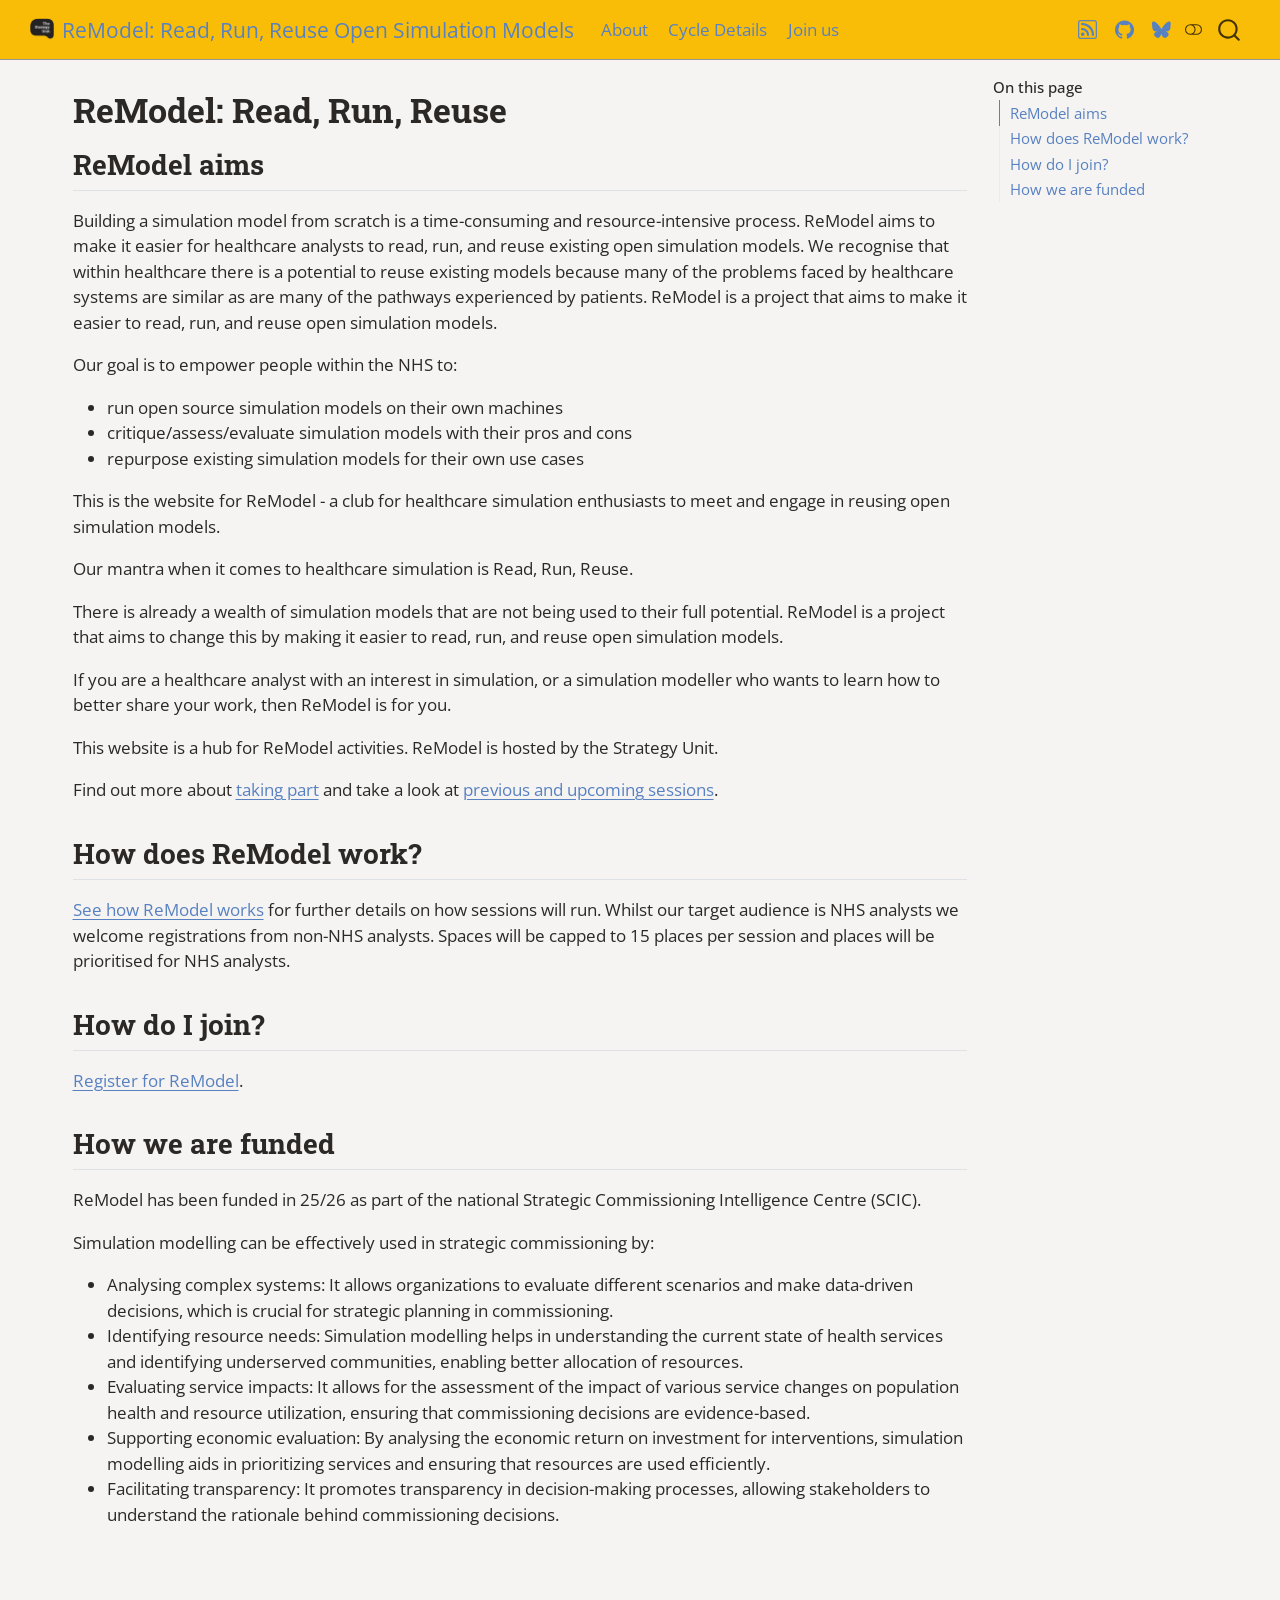
==== commit 3a6ac3ab: "Deploying to gh-pages from @ The-Strategy-Unit/ReModel-docs@6b0866f3db785bbc0511c8e91c5673e4c6a99825" ====
--- a/index.html
+++ b/index.html
@@ -2,20 +2,23 @@
 <html xmlns="http://www.w3.org/1999/xhtml" lang="en" xml:lang="en"><head>
 
 <meta charset="utf-8">
-<meta name="generator" content="quarto-1.9.37">
+<meta name="generator" content="quarto-1.10.18">
 
 <meta name="viewport" content="width=device-width, initial-scale=1.0, user-scalable=yes">
 
 
-<title>ReModel – ReModel: Read, Run, Reuse Open Simulation Models</title>
+<title>ReModel: Read, Run, Reuse – ReModel: Read, Run, Reuse Open Simulation Models</title>
 <style>
 /* Default styles provided by pandoc.
 ** See https://pandoc.org/MANUAL.html#variables-for-html for config info.
 */
-code{white-space: pre-wrap;}
 span.smallcaps{font-variant: small-caps;}
-div.columns{display: flex; gap: min(4vw, 1.5em);}
-div.column{flex: auto; overflow-x: auto;}
+div.columns{display: flex; gap: 1.5em;}
+div.column{flex: auto;}
+@media screen {
+div.columns{gap: min(4vw, 1.5em);}
+div.column{overflow-x: auto;}
+}
 div.hanging-indent{margin-left: 1.5em; text-indent: -1.5em;}
 ul.task-list{list-style: none;}
 ul.task-list li input[type="checkbox"] {
@@ -33,21 +36,21 @@
 <script src="site_libs/quarto-search/fuse.min.js"></script>
 <script src="site_libs/quarto-search/quarto-search.js"></script>
 <meta name="quarto:offset" content="./">
-<link href="./images/logo_black_favicon.png" rel="icon" type="image/png">
+<link href="./images/logo_black_medium.png" rel="icon" type="image/png">
 <script src="site_libs/quarto-html/quarto.js" type="module"></script>
 <script src="site_libs/quarto-html/tabsets/tabsets.js" type="module"></script>
 <script src="site_libs/quarto-html/popper.min.js"></script>
 <script src="site_libs/quarto-html/tippy.umd.min.js"></script>
 <script src="site_libs/quarto-html/anchor.min.js"></script>
 <link href="site_libs/quarto-html/tippy.css" rel="stylesheet">
-<link href="site_libs/quarto-html/quarto-syntax-highlighting-7f8f88aac4f3542376d5c11b86a4c14d.css" rel="stylesheet" class="quarto-color-scheme" id="quarto-text-highlighting-styles">
-<link href="site_libs/quarto-html/quarto-syntax-highlighting-dark-d0ae9245876894da5ac7e18953ecc5cc.css" rel="stylesheet" class="quarto-color-scheme quarto-color-alternate" id="quarto-text-highlighting-styles">
-<link href="site_libs/quarto-html/quarto-syntax-highlighting-7f8f88aac4f3542376d5c11b86a4c14d.css" rel="stylesheet" class="quarto-color-scheme-extra" id="quarto-text-highlighting-styles">
+<link href="site_libs/quarto-html/quarto-syntax-highlighting-64a204ab8560d761af7679ceaba22944.css" rel="stylesheet" class="quarto-color-scheme" id="quarto-text-highlighting-styles">
+<link href="site_libs/quarto-html/quarto-syntax-highlighting-dark-b85bc7c33db8c58e0ec93c3465666fed.css" rel="stylesheet" class="quarto-color-scheme quarto-color-alternate" id="quarto-text-highlighting-styles">
+<link href="site_libs/quarto-html/quarto-syntax-highlighting-64a204ab8560d761af7679ceaba22944.css" rel="stylesheet" class="quarto-color-scheme-extra" id="quarto-text-highlighting-styles">
 <script src="site_libs/bootstrap/bootstrap.min.js"></script>
 <link href="site_libs/bootstrap/bootstrap-icons.css" rel="stylesheet">
-<link href="site_libs/bootstrap/bootstrap-76465204ddb5d2e72a832fa032032eb9.min.css" rel="stylesheet" append-hash="true" class="quarto-color-scheme" id="quarto-bootstrap" data-mode="light">
-<link href="site_libs/bootstrap/bootstrap-dark-049432ed352caca9ad5fc2055cf66158.min.css" rel="stylesheet" append-hash="true" class="quarto-color-scheme quarto-color-alternate" id="quarto-bootstrap" data-mode="light">
-<link href="site_libs/bootstrap/bootstrap-76465204ddb5d2e72a832fa032032eb9.min.css" rel="stylesheet" append-hash="true" class="quarto-color-scheme-extra" id="quarto-bootstrap" data-mode="light">
+<link href="site_libs/bootstrap/bootstrap-25eac23d88b76baa0801982e114d5f98.min.css" rel="stylesheet" append-hash="true" class="quarto-color-scheme" id="quarto-bootstrap" data-mode="light">
+<link href="site_libs/bootstrap/bootstrap-dark-457b61791176c4415e796e690399aa75.min.css" rel="stylesheet" append-hash="true" class="quarto-color-scheme quarto-color-alternate" id="quarto-bootstrap" data-mode="dark">
+<link href="site_libs/bootstrap/bootstrap-25eac23d88b76baa0801982e114d5f98.min.css" rel="stylesheet" append-hash="true" class="quarto-color-scheme-extra" id="quarto-bootstrap" data-mode="light">
 <script id="quarto-search-options" type="application/json">{
   "location": "navbar",
   "copy-button": false,
@@ -78,6 +81,7 @@
 
 
 <link rel="stylesheet" href="_SUBrand.StyleSheet.css">
+<link rel="stylesheet" href="_listing.css">
 </head>
 
 <body class="nav-fixed quarto-light"><script id="quarto-html-before-body" type="application/javascript">
@@ -250,8 +254,8 @@
       <div class="navbar-container container-fluid">
       <div class="navbar-brand-container mx-auto">
     <a href="./index.html" class="navbar-brand navbar-brand-logo">
-    <img src="./images\logo_black_favicon.png" alt="" class="navbar-logo light-content">
-    <img src="./images\logo_black_favicon.png" alt="" class="navbar-logo dark-content">
+    <img src="./images/logo_black_medium.png" alt="" class="navbar-logo light-content">
+    <img src="./images/logo_yellow_medium.png" alt="" class="navbar-logo dark-content">
     </a>
     <a class="navbar-brand" href="./index.html">
     <span class="navbar-title">ReModel: Read, Run, Reuse Open Simulation Models</span>
@@ -264,16 +268,16 @@
           <div class="collapse navbar-collapse" id="navbarCollapse">
             <ul class="navbar-nav navbar-nav-scroll me-auto">
   <li class="nav-item">
-    <a class="nav-link" href="./about.html"> 
+    <a class="nav-link active" href="./index.html" aria-current="page"> 
 <span class="menu-text">About</span></a>
+  </li>  
+  <li class="nav-item">
+    <a class="nav-link" href="./sessions/index.html"> 
+<span class="menu-text">Cycle Details</span></a>
   </li>  
   <li class="nav-item">
     <a class="nav-link" href="./join-us/index.html"> 
 <span class="menu-text">Join us</span></a>
-  </li>  
-  <li class="nav-item">
-    <a class="nav-link" href="./sessions/index.html"> 
-<span class="menu-text">Sessions</span></a>
   </li>  
 </ul>
             <ul class="navbar-nav navbar-nav-scroll ms-auto">
@@ -301,25 +305,33 @@
     </nav>
 </header>
 <!-- content -->
-<div id="quarto-content" class="quarto-container page-columns page-rows-contents page-layout-article page-navbar">
+<div id="quarto-content" class="quarto-container page-columns page-rows-contents page-layout-full page-navbar">
 <!-- sidebar -->
 <!-- margin-sidebar -->
-    <div id="quarto-margin-sidebar" class="sidebar margin-sidebar zindex-bottom">
-        
+    <div id="quarto-margin-sidebar" class="sidebar margin-sidebar">
+        <nav id="TOC" role="doc-toc" class="toc-active">
+    <h2 id="toc-title">On this page</h2>
+   
+  <ul>
+  <li><a href="#remodel-aims" id="toc-remodel-aims" class="nav-link active" data-scroll-target="#remodel-aims">ReModel aims</a></li>
+  <li><a href="#how-does-remodel-work" id="toc-how-does-remodel-work" class="nav-link" data-scroll-target="#how-does-remodel-work">How does ReModel work?</a></li>
+  <li><a href="#how-do-i-join" id="toc-how-do-i-join" class="nav-link" data-scroll-target="#how-do-i-join">How do I join?</a></li>
+  <li><a href="#how-we-are-funded" id="toc-how-we-are-funded" class="nav-link" data-scroll-target="#how-we-are-funded">How we are funded</a></li>
+  </ul>
+</nav>
     </div>
 <!-- main -->
-<main class="content" id="quarto-document-content">
+<main class="content column-page-left" id="quarto-document-content">
 
 
 <header id="title-block-header" class="quarto-title-block default">
 <div class="quarto-title">
-<h1 class="title">ReModel</h1>
-<p class="subtitle lead">Read, Run, Reuse Open Simulation Models</p>
+<h1 class="title">ReModel: Read, Run, Reuse</h1>
 </div>
 
 
 
-<div class="quarto-title-meta">
+<div class="quarto-title-meta column-page-left">
 
     
   
@@ -331,12 +343,44 @@
 </header>
 
 
-<p>This is the website for ReModel: Read, Run, Reuse Open Simulation Models, hosted by the Strategy Unit.</p>
-<p>Information about this project will be hosted here.</p>
-<p>NOTE: THIS IS STILL DRAFT AND A WORK IN PROGRESS</p>
+<section id="remodel-aims" class="level2">
+<h2 class="anchored" data-anchor-id="remodel-aims">ReModel aims</h2>
+<p>Building a simulation model from scratch is a time-consuming and resource-intensive process. ReModel aims to make it easier for healthcare analysts to read, run, and reuse existing open simulation models. We recognise that within healthcare there is a potential to reuse existing models because many of the problems faced by healthcare systems are similar as are many of the pathways experienced by patients. ReModel is a project that aims to make it easier to read, run, and reuse open simulation models.</p>
+<p>Our goal is to empower people within the NHS to:</p>
+<ul>
+<li>run open source simulation models on their own machines</li>
+<li>critique/assess/evaluate simulation models with their pros and cons</li>
+<li>repurpose existing simulation models for their own use cases</li>
+</ul>
+<p>This is the website for ReModel - a club for healthcare simulation enthusiasts to meet and engage in reusing open simulation models.</p>
+<p>Our mantra when it comes to healthcare simulation is Read, Run, Reuse.</p>
+<p>There is already a wealth of simulation models that are not being used to their full potential. ReModel is a project that aims to change this by making it easier to read, run, and reuse open simulation models.</p>
+<p>If you are a healthcare analyst with an interest in simulation, or a simulation modeller who wants to learn how to better share your work, then ReModel is for you.</p>
+<p>This website is a hub for ReModel activities. ReModel is hosted by the Strategy Unit.</p>
 <p>Find out more about <a href="./join-us/index.html">taking part</a> and take a look at <a href="./sessions/index.html">previous and upcoming sessions</a>.</p>
-
-
+</section>
+<section id="how-does-remodel-work" class="level2">
+<h2 class="anchored" data-anchor-id="how-does-remodel-work">How does ReModel work?</h2>
+<p><a href="./join-us/index.html#how-remodel-works">See how ReModel works</a> for further details on how sessions will run. Whilst our target audience is NHS analysts we welcome registrations from non-NHS analysts. Spaces will be capped to 15 places per session and places will be prioritised for NHS analysts.</p>
+</section>
+<section id="how-do-i-join" class="level2">
+<h2 class="anchored" data-anchor-id="how-do-i-join">How do I join?</h2>
+<p><a href="./join-us/index.html#register-for-remodel">Register for ReModel</a>.</p>
+</section>
+<section id="how-we-are-funded" class="level2">
+<h2 class="anchored" data-anchor-id="how-we-are-funded">How we are funded</h2>
+<p>ReModel has been funded in 25/26 as part of the national Strategic Commissioning Intelligence Centre (SCIC).</p>
+<p>Simulation modelling can be effectively used in strategic commissioning by:</p>
+<ul>
+<li>Analysing complex systems: It allows organizations to evaluate different scenarios and make data-driven decisions, which is crucial for strategic planning in commissioning.</li>
+<li>Identifying resource needs: Simulation modelling helps in understanding the current state of health services and identifying underserved communities, enabling better allocation of resources.</li>
+<li>Evaluating service impacts: It allows for the assessment of the impact of various service changes on population health and resource utilization, ensuring that commissioning decisions are evidence-based.</li>
+<li>Supporting economic evaluation: By analysing the economic return on investment for interventions, simulation modelling aids in prioritizing services and ensuring that resources are used efficiently.</li>
+<li>Facilitating transparency: It promotes transparency in decision-making processes, allowing stakeholders to understand the rationale behind commissioning decisions.</li>
+</ul>
+
+
+</section>
 
 </main> <!-- /main -->
 <script id="quarto-html-after-body" type="application/javascript">
@@ -425,7 +469,7 @@
     }
       var localhostRegex = new RegExp(/^(?:http|https):\/\/localhost\:?[0-9]*\//);
       var mailtoRegex = new RegExp(/^mailto:/);
-        var filterRegex = new RegExp("https:\/\/the-strategy-unit\.github\.io\/remodel-docs\/");
+        var filterRegex = new RegExp("https:\/\/the-strategy-unit\.github\.io\/ReModel-docs\/");
       var isInternal = (href) => {
           return filterRegex.test(href) || localhostRegex.test(href) || mailtoRegex.test(href);
       }
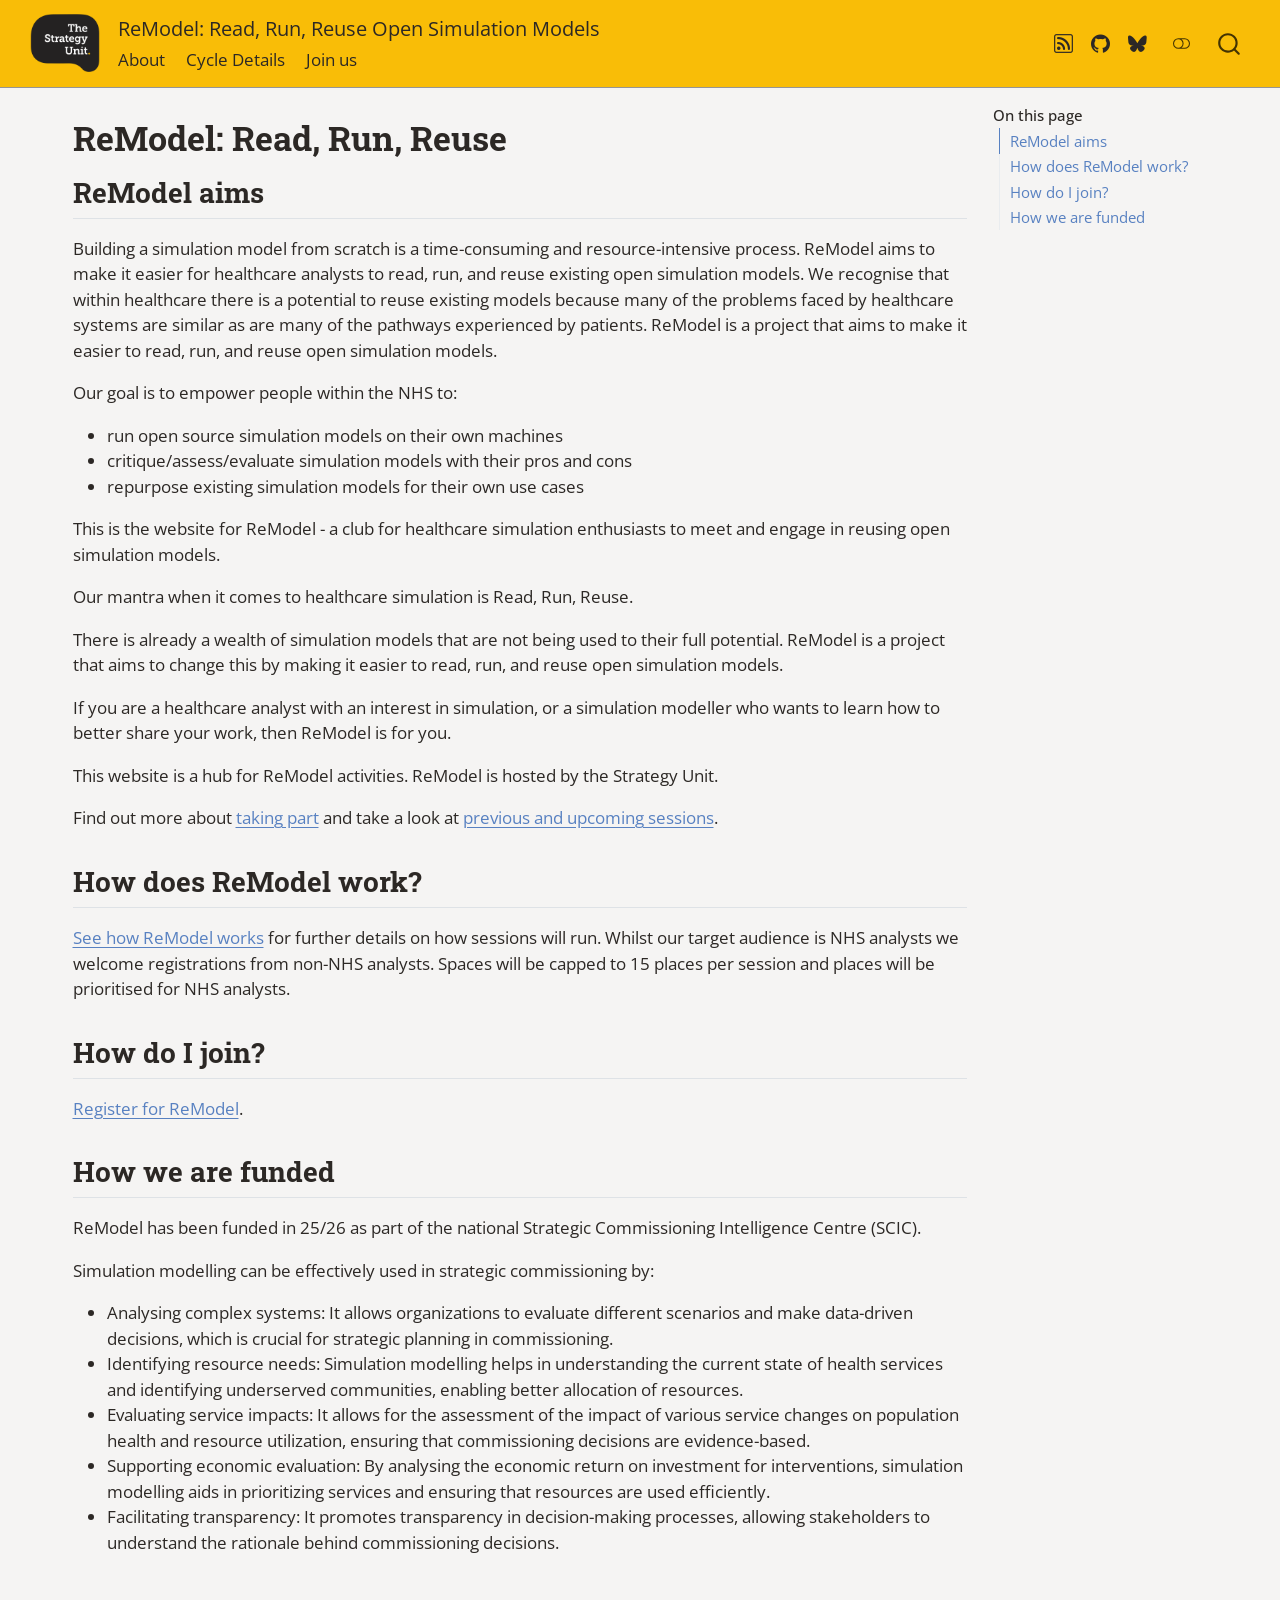
==== commit 88cba7cd: "Deploying to gh-pages from @ The-Strategy-Unit/ReModel-docs@218c2b377bceeb14acfd4b220167b723a857920b" ====
--- a/index.html
+++ b/index.html
@@ -2,7 +2,7 @@
 <html xmlns="http://www.w3.org/1999/xhtml" lang="en" xml:lang="en"><head>
 
 <meta charset="utf-8">
-<meta name="generator" content="quarto-1.10.18">
+<meta name="generator" content="quarto-1.10.20">
 
 <meta name="viewport" content="width=device-width, initial-scale=1.0, user-scalable=yes">
 
@@ -43,14 +43,14 @@
 <script src="site_libs/quarto-html/tippy.umd.min.js"></script>
 <script src="site_libs/quarto-html/anchor.min.js"></script>
 <link href="site_libs/quarto-html/tippy.css" rel="stylesheet">
-<link href="site_libs/quarto-html/quarto-syntax-highlighting-64a204ab8560d761af7679ceaba22944.css" rel="stylesheet" class="quarto-color-scheme" id="quarto-text-highlighting-styles">
-<link href="site_libs/quarto-html/quarto-syntax-highlighting-dark-b85bc7c33db8c58e0ec93c3465666fed.css" rel="stylesheet" class="quarto-color-scheme quarto-color-alternate" id="quarto-text-highlighting-styles">
-<link href="site_libs/quarto-html/quarto-syntax-highlighting-64a204ab8560d761af7679ceaba22944.css" rel="stylesheet" class="quarto-color-scheme-extra" id="quarto-text-highlighting-styles">
+<link href="site_libs/quarto-html/quarto-syntax-highlighting-17888a1159294d3eb470f19f6f52f5a5.css" rel="stylesheet" class="quarto-color-scheme" id="quarto-text-highlighting-styles">
+<link href="site_libs/quarto-html/quarto-syntax-highlighting-dark-0ae969d3293726db143f6e9eb89af930.css" rel="stylesheet" class="quarto-color-scheme quarto-color-alternate" id="quarto-text-highlighting-styles">
+<link href="site_libs/quarto-html/quarto-syntax-highlighting-17888a1159294d3eb470f19f6f52f5a5.css" rel="stylesheet" class="quarto-color-scheme-extra" id="quarto-text-highlighting-styles">
 <script src="site_libs/bootstrap/bootstrap.min.js"></script>
 <link href="site_libs/bootstrap/bootstrap-icons.css" rel="stylesheet">
-<link href="site_libs/bootstrap/bootstrap-25eac23d88b76baa0801982e114d5f98.min.css" rel="stylesheet" append-hash="true" class="quarto-color-scheme" id="quarto-bootstrap" data-mode="light">
-<link href="site_libs/bootstrap/bootstrap-dark-457b61791176c4415e796e690399aa75.min.css" rel="stylesheet" append-hash="true" class="quarto-color-scheme quarto-color-alternate" id="quarto-bootstrap" data-mode="dark">
-<link href="site_libs/bootstrap/bootstrap-25eac23d88b76baa0801982e114d5f98.min.css" rel="stylesheet" append-hash="true" class="quarto-color-scheme-extra" id="quarto-bootstrap" data-mode="light">
+<link href="site_libs/bootstrap/bootstrap-c104b25e6d04f919b95708563da324a3.min.css" rel="stylesheet" append-hash="true" class="quarto-color-scheme" id="quarto-bootstrap" data-mode="light">
+<link href="site_libs/bootstrap/bootstrap-dark-5fd4895ea0b8c004a115d9d2eeafd0e5.min.css" rel="stylesheet" append-hash="true" class="quarto-color-scheme quarto-color-alternate" id="quarto-bootstrap" data-mode="dark">
+<link href="site_libs/bootstrap/bootstrap-c104b25e6d04f919b95708563da324a3.min.css" rel="stylesheet" append-hash="true" class="quarto-color-scheme-extra" id="quarto-bootstrap" data-mode="light">
 <script id="quarto-search-options" type="application/json">{
   "location": "navbar",
   "copy-button": false,
--- a/site_libs/quarto-html/quarto-syntax-highlighting-17888a1159294d3eb470f19f6f52f5a5.css
+++ b/site_libs/quarto-html/quarto-syntax-highlighting-17888a1159294d3eb470f19f6f52f5a5.css
@@ -0,0 +1,236 @@
+/* quarto syntax highlight colors */
+:root {
+  --quarto-hl-ot-color: #003B4F;
+  --quarto-hl-at-color: #657422;
+  --quarto-hl-ss-color: #20794D;
+  --quarto-hl-an-color: #5E5E5E;
+  --quarto-hl-fu-color: #4758AB;
+  --quarto-hl-st-color: #20794D;
+  --quarto-hl-cf-color: #003B4F;
+  --quarto-hl-op-color: #5E5E5E;
+  --quarto-hl-er-color: #AD0000;
+  --quarto-hl-bn-color: #AD0000;
+  --quarto-hl-al-color: #AD0000;
+  --quarto-hl-va-color: #111111;
+  --quarto-hl-bu-color: inherit;
+  --quarto-hl-ex-color: inherit;
+  --quarto-hl-pp-color: #AD0000;
+  --quarto-hl-in-color: #5E5E5E;
+  --quarto-hl-vs-color: #20794D;
+  --quarto-hl-wa-color: #5E5E5E;
+  --quarto-hl-do-color: #5E5E5E;
+  --quarto-hl-im-color: #00769E;
+  --quarto-hl-ch-color: #20794D;
+  --quarto-hl-dt-color: #AD0000;
+  --quarto-hl-fl-color: #AD0000;
+  --quarto-hl-co-color: #5E5E5E;
+  --quarto-hl-cv-color: #5E5E5E;
+  --quarto-hl-cn-color: #8f5902;
+  --quarto-hl-sc-color: #5E5E5E;
+  --quarto-hl-dv-color: #AD0000;
+  --quarto-hl-kw-color: #003B4F;
+}
+
+/* other quarto variables */
+:root {
+  --quarto-font-monospace: SFMono-Regular, Menlo, Monaco, Consolas, "Liberation Mono", "Courier New", monospace;
+}
+
+/* syntax highlight based on Pandoc's rules */
+pre > code.sourceCode > span {
+  color: #003B4F;
+}
+
+code.sourceCode > span {
+  color: #003B4F;
+}
+
+div.sourceCode,
+div.sourceCode pre.sourceCode {
+  color: #003B4F;
+}
+
+/* Normal */
+code span {
+  color: #003B4F;
+}
+
+/* Alert */
+code span.al {
+  color: #AD0000;
+  font-style: inherit;
+}
+
+/* Annotation */
+code span.an {
+  color: #5E5E5E;
+  font-style: inherit;
+}
+
+/* Attribute */
+code span.at {
+  color: #657422;
+  font-style: inherit;
+}
+
+/* BaseN */
+code span.bn {
+  color: #AD0000;
+  font-style: inherit;
+}
+
+/* BuiltIn */
+code span.bu {
+  font-style: inherit;
+}
+
+/* ControlFlow */
+code span.cf {
+  color: #003B4F;
+  font-weight: bold;
+  font-style: inherit;
+}
+
+/* Char */
+code span.ch {
+  color: #20794D;
+  font-style: inherit;
+}
+
+/* Constant */
+code span.cn {
+  color: #8f5902;
+  font-style: inherit;
+}
+
+/* Comment */
+code span.co {
+  color: #5E5E5E;
+  font-style: inherit;
+}
+
+/* CommentVar */
+code span.cv {
+  color: #5E5E5E;
+  font-style: italic;
+}
+
+/* Documentation */
+code span.do {
+  color: #5E5E5E;
+  font-style: italic;
+}
+
+/* DataType */
+code span.dt {
+  color: #AD0000;
+  font-style: inherit;
+}
+
+/* DecVal */
+code span.dv {
+  color: #AD0000;
+  font-style: inherit;
+}
+
+/* Error */
+code span.er {
+  color: #AD0000;
+  font-style: inherit;
+}
+
+/* Extension */
+code span.ex {
+  font-style: inherit;
+}
+
+/* Float */
+code span.fl {
+  color: #AD0000;
+  font-style: inherit;
+}
+
+/* Function */
+code span.fu {
+  color: #4758AB;
+  font-style: inherit;
+}
+
+/* Import */
+code span.im {
+  color: #00769E;
+  font-style: inherit;
+}
+
+/* Information */
+code span.in {
+  color: #5E5E5E;
+  font-style: inherit;
+}
+
+/* Keyword */
+code span.kw {
+  color: #003B4F;
+  font-weight: bold;
+  font-style: inherit;
+}
+
+/* Operator */
+code span.op {
+  color: #5E5E5E;
+  font-style: inherit;
+}
+
+/* Other */
+code span.ot {
+  color: #003B4F;
+  font-style: inherit;
+}
+
+/* Preprocessor */
+code span.pp {
+  color: #AD0000;
+  font-style: inherit;
+}
+
+/* SpecialChar */
+code span.sc {
+  color: #5E5E5E;
+  font-style: inherit;
+}
+
+/* SpecialString */
+code span.ss {
+  color: #20794D;
+  font-style: inherit;
+}
+
+/* String */
+code span.st {
+  color: #20794D;
+  font-style: inherit;
+}
+
+/* Variable */
+code span.va {
+  color: #111111;
+  font-style: inherit;
+}
+
+/* VerbatimString */
+code span.vs {
+  color: #20794D;
+  font-style: inherit;
+}
+
+/* Warning */
+code span.wa {
+  color: #5E5E5E;
+  font-style: italic;
+}
+
+.prevent-inlining {
+  content: "</";
+}
+
+/*# sourceMappingURL=fadfc755eec066e9e3d699cf819c3e33.css.map */
--- a/site_libs/quarto-html/quarto-syntax-highlighting-dark-0ae969d3293726db143f6e9eb89af930.css
+++ b/site_libs/quarto-html/quarto-syntax-highlighting-dark-0ae969d3293726db143f6e9eb89af930.css
@@ -0,0 +1,219 @@
+/* quarto syntax highlight colors */
+:root {
+  --quarto-hl-al-color: #f07178;
+  --quarto-hl-an-color: #d4d0ab;
+  --quarto-hl-at-color: #00e0e0;
+  --quarto-hl-bn-color: #d4d0ab;
+  --quarto-hl-bu-color: #abe338;
+  --quarto-hl-ch-color: #abe338;
+  --quarto-hl-co-color: #f8f8f2;
+  --quarto-hl-cv-color: #ffd700;
+  --quarto-hl-cn-color: #ffd700;
+  --quarto-hl-cf-color: #ffa07a;
+  --quarto-hl-dt-color: #ffa07a;
+  --quarto-hl-dv-color: #d4d0ab;
+  --quarto-hl-do-color: #f8f8f2;
+  --quarto-hl-er-color: #f07178;
+  --quarto-hl-ex-color: #00e0e0;
+  --quarto-hl-fl-color: #d4d0ab;
+  --quarto-hl-fu-color: #ffa07a;
+  --quarto-hl-im-color: #abe338;
+  --quarto-hl-in-color: #d4d0ab;
+  --quarto-hl-kw-color: #ffa07a;
+  --quarto-hl-op-color: #ffa07a;
+  --quarto-hl-ot-color: #00e0e0;
+  --quarto-hl-pp-color: #dcc6e0;
+  --quarto-hl-re-color: #00e0e0;
+  --quarto-hl-sc-color: #abe338;
+  --quarto-hl-ss-color: #abe338;
+  --quarto-hl-st-color: #abe338;
+  --quarto-hl-va-color: #00e0e0;
+  --quarto-hl-vs-color: #abe338;
+  --quarto-hl-wa-color: #dcc6e0;
+}
+
+/* other quarto variables */
+:root {
+  --quarto-font-monospace: SFMono-Regular, Menlo, Monaco, Consolas, "Liberation Mono", "Courier New", monospace;
+}
+
+/* syntax highlight based on Pandoc's rules */
+pre > code.sourceCode > span {
+  color: #f8f8f2;
+}
+
+code.sourceCode > span {
+  color: #f8f8f2;
+}
+
+div.sourceCode,
+div.sourceCode pre.sourceCode {
+  color: #f8f8f2;
+}
+
+/* Normal */
+code span {
+  color: #f8f8f2;
+}
+
+/* Alert */
+code span.al {
+  color: #f07178;
+}
+
+/* Annotation */
+code span.an {
+  color: #d4d0ab;
+}
+
+/* Attribute */
+code span.at {
+  color: #00e0e0;
+}
+
+/* BaseN */
+code span.bn {
+  color: #d4d0ab;
+}
+
+/* BuiltIn */
+code span.bu {
+  color: #abe338;
+}
+
+/* ControlFlow */
+code span.cf {
+  font-weight: bold;
+  color: #ffa07a;
+}
+
+/* Char */
+code span.ch {
+  color: #abe338;
+}
+
+/* Constant */
+code span.cn {
+  color: #ffd700;
+}
+
+/* Comment */
+code span.co {
+  font-style: italic;
+  color: #f8f8f2;
+}
+
+/* CommentVar */
+code span.cv {
+  color: #ffd700;
+}
+
+/* Documentation */
+code span.do {
+  color: #f8f8f2;
+}
+
+/* DataType */
+code span.dt {
+  color: #ffa07a;
+}
+
+/* DecVal */
+code span.dv {
+  color: #d4d0ab;
+}
+
+/* Error */
+code span.er {
+  color: #f07178;
+  text-decoration: underline;
+}
+
+/* Extension */
+code span.ex {
+  font-weight: bold;
+  color: #00e0e0;
+}
+
+/* Float */
+code span.fl {
+  color: #d4d0ab;
+}
+
+/* Function */
+code span.fu {
+  color: #ffa07a;
+}
+
+/* Import */
+code span.im {
+  color: #abe338;
+}
+
+/* Information */
+code span.in {
+  color: #d4d0ab;
+}
+
+/* Keyword */
+code span.kw {
+  font-weight: bold;
+  color: #ffa07a;
+}
+
+/* Operator */
+code span.op {
+  color: #ffa07a;
+}
+
+/* Other */
+code span.ot {
+  color: #00e0e0;
+}
+
+/* Preprocessor */
+code span.pp {
+  color: #dcc6e0;
+}
+
+/* RegionMarker */
+code span.re {
+  background-color: #f8f8f2;
+  color: #00e0e0;
+}
+
+/* SpecialChar */
+code span.sc {
+  color: #abe338;
+}
+
+/* SpecialString */
+code span.ss {
+  color: #abe338;
+}
+
+/* String */
+code span.st {
+  color: #abe338;
+}
+
+/* Variable */
+code span.va {
+  color: #00e0e0;
+}
+
+/* VerbatimString */
+code span.vs {
+  color: #abe338;
+}
+
+/* Warning */
+code span.wa {
+  color: #dcc6e0;
+}
+
+.prevent-inlining {
+  content: "</";
+}
+
+/*# sourceMappingURL=84910969ad8899fa0525f9d276a92ad7.css.map */
--- a/site_libs/quarto-html/quarto-syntax-highlighting-17888a1159294d3eb470f19f6f52f5a5.css
+++ b/site_libs/quarto-html/quarto-syntax-highlighting-17888a1159294d3eb470f19f6f52f5a5.css
@@ -0,0 +1,236 @@
+/* quarto syntax highlight colors */
+:root {
+  --quarto-hl-ot-color: #003B4F;
+  --quarto-hl-at-color: #657422;
+  --quarto-hl-ss-color: #20794D;
+  --quarto-hl-an-color: #5E5E5E;
+  --quarto-hl-fu-color: #4758AB;
+  --quarto-hl-st-color: #20794D;
+  --quarto-hl-cf-color: #003B4F;
+  --quarto-hl-op-color: #5E5E5E;
+  --quarto-hl-er-color: #AD0000;
+  --quarto-hl-bn-color: #AD0000;
+  --quarto-hl-al-color: #AD0000;
+  --quarto-hl-va-color: #111111;
+  --quarto-hl-bu-color: inherit;
+  --quarto-hl-ex-color: inherit;
+  --quarto-hl-pp-color: #AD0000;
+  --quarto-hl-in-color: #5E5E5E;
+  --quarto-hl-vs-color: #20794D;
+  --quarto-hl-wa-color: #5E5E5E;
+  --quarto-hl-do-color: #5E5E5E;
+  --quarto-hl-im-color: #00769E;
+  --quarto-hl-ch-color: #20794D;
+  --quarto-hl-dt-color: #AD0000;
+  --quarto-hl-fl-color: #AD0000;
+  --quarto-hl-co-color: #5E5E5E;
+  --quarto-hl-cv-color: #5E5E5E;
+  --quarto-hl-cn-color: #8f5902;
+  --quarto-hl-sc-color: #5E5E5E;
+  --quarto-hl-dv-color: #AD0000;
+  --quarto-hl-kw-color: #003B4F;
+}
+
+/* other quarto variables */
+:root {
+  --quarto-font-monospace: SFMono-Regular, Menlo, Monaco, Consolas, "Liberation Mono", "Courier New", monospace;
+}
+
+/* syntax highlight based on Pandoc's rules */
+pre > code.sourceCode > span {
+  color: #003B4F;
+}
+
+code.sourceCode > span {
+  color: #003B4F;
+}
+
+div.sourceCode,
+div.sourceCode pre.sourceCode {
+  color: #003B4F;
+}
+
+/* Normal */
+code span {
+  color: #003B4F;
+}
+
+/* Alert */
+code span.al {
+  color: #AD0000;
+  font-style: inherit;
+}
+
+/* Annotation */
+code span.an {
+  color: #5E5E5E;
+  font-style: inherit;
+}
+
+/* Attribute */
+code span.at {
+  color: #657422;
+  font-style: inherit;
+}
+
+/* BaseN */
+code span.bn {
+  color: #AD0000;
+  font-style: inherit;
+}
+
+/* BuiltIn */
+code span.bu {
+  font-style: inherit;
+}
+
+/* ControlFlow */
+code span.cf {
+  color: #003B4F;
+  font-weight: bold;
+  font-style: inherit;
+}
+
+/* Char */
+code span.ch {
+  color: #20794D;
+  font-style: inherit;
+}
+
+/* Constant */
+code span.cn {
+  color: #8f5902;
+  font-style: inherit;
+}
+
+/* Comment */
+code span.co {
+  color: #5E5E5E;
+  font-style: inherit;
+}
+
+/* CommentVar */
+code span.cv {
+  color: #5E5E5E;
+  font-style: italic;
+}
+
+/* Documentation */
+code span.do {
+  color: #5E5E5E;
+  font-style: italic;
+}
+
+/* DataType */
+code span.dt {
+  color: #AD0000;
+  font-style: inherit;
+}
+
+/* DecVal */
+code span.dv {
+  color: #AD0000;
+  font-style: inherit;
+}
+
+/* Error */
+code span.er {
+  color: #AD0000;
+  font-style: inherit;
+}
+
+/* Extension */
+code span.ex {
+  font-style: inherit;
+}
+
+/* Float */
+code span.fl {
+  color: #AD0000;
+  font-style: inherit;
+}
+
+/* Function */
+code span.fu {
+  color: #4758AB;
+  font-style: inherit;
+}
+
+/* Import */
+code span.im {
+  color: #00769E;
+  font-style: inherit;
+}
+
+/* Information */
+code span.in {
+  color: #5E5E5E;
+  font-style: inherit;
+}
+
+/* Keyword */
+code span.kw {
+  color: #003B4F;
+  font-weight: bold;
+  font-style: inherit;
+}
+
+/* Operator */
+code span.op {
+  color: #5E5E5E;
+  font-style: inherit;
+}
+
+/* Other */
+code span.ot {
+  color: #003B4F;
+  font-style: inherit;
+}
+
+/* Preprocessor */
+code span.pp {
+  color: #AD0000;
+  font-style: inherit;
+}
+
+/* SpecialChar */
+code span.sc {
+  color: #5E5E5E;
+  font-style: inherit;
+}
+
+/* SpecialString */
+code span.ss {
+  color: #20794D;
+  font-style: inherit;
+}
+
+/* String */
+code span.st {
+  color: #20794D;
+  font-style: inherit;
+}
+
+/* Variable */
+code span.va {
+  color: #111111;
+  font-style: inherit;
+}
+
+/* VerbatimString */
+code span.vs {
+  color: #20794D;
+  font-style: inherit;
+}
+
+/* Warning */
+code span.wa {
+  color: #5E5E5E;
+  font-style: italic;
+}
+
+.prevent-inlining {
+  content: "</";
+}
+
+/*# sourceMappingURL=fadfc755eec066e9e3d699cf819c3e33.css.map */
--- a/_SUBrand.StyleSheet.css
+++ b/_SUBrand.StyleSheet.css
@@ -17,7 +17,7 @@
   --content-gap: 20px;
   --nav-width: 1024px;
   --main-width: 720px;
-  --header-height: 60px;
+  --header-height: 76px;
   --footer-height: 60px;
   --radius: 8px;
 
@@ -35,18 +35,30 @@
   --color-secondary: var(--su-dark-grey);
   --color-info: var(--su-blue);
 
-  --link-color: var(--color-info);
-}
-
-.dark {
+  /* Component-level semantic colours */
+  --color-on-primary: var(--su-charcoal);
+  --color-on-info: var(--su-white);
+  --color-link: var(--color-info);
+  --color-link-hover: var(--color-foreground);
+  --color-navbar-background: var(--color-primary);
+  --color-navbar-foreground: var(--color-on-primary);
+  --color-navbar-hover: var(--color-foreground);
+  --color-navbar-border: var(--color-secondary);
+}
+
+.quarto-dark {
   /* Dark mode overrides */
   --color-foreground: var(--su-white);
   --color-background: var(--su-charcoal);
   --color-primary: var(--su-yellow);
   --color-secondary: var(--su-white);
-  --color-info: var(--su-blue);
-
-  --link-color: var(--color-primary);
+  --color-info: var(--su-yellow);
+  --color-link: var(--color-primary);
+  --color-link-hover: var(--color-foreground);
+  --color-navbar-background: var(--color-background);
+  --color-navbar-foreground: var(--color-foreground);
+  --color-navbar-hover: var(--color-primary);
+  --color-navbar-border: var(--color-primary);
 }
 
 body,
@@ -70,7 +82,7 @@
 .markdown a,
 .main-content a,
 a {
-  color: var(--su-blue) !important;
+  color: var(--color-link) !important;
   text-decoration: underline;
   transition: color 0.2s;
 }
@@ -79,7 +91,29 @@
 .markdown a:hover,
 .main-content a:hover,
 a:hover {
-  color: var(--su-yellow) !important;
+  color: var(--color-link-hover) !important;
+}
+
+/* High-contrast call-to-action buttons. */
+a.btn.btn-primary {
+  color: var(--color-on-primary) !important;
+  background-color: var(--color-primary);
+  border-color: var(--color-foreground);
+  font-weight: 600;
+  text-decoration: none;
+}
+
+a.btn.btn-primary:hover,
+a.btn.btn-primary:focus-visible {
+  color: var(--color-background) !important;
+  background-color: var(--color-foreground);
+  border-color: var(--color-foreground);
+  text-decoration: none;
+}
+
+a.btn.btn-primary:focus-visible {
+  outline: 3px solid var(--color-info);
+  outline-offset: 3px;
 }
 
 /* Navbar styles */
@@ -87,14 +121,139 @@
   display: flex;
   justify-content: space-between;
   align-items: center;
-  padding: 0 20px;
-  height: var(--header-height);
-  background: var(--color-primary);
-  border-bottom: 1px solid var(--color-secondary);
-}
-.dark .navbar {
-  background: var(--su-charcoal);
-  border-bottom: 1px solid var(--color-primary);
+  padding: 8px 16px;
+  min-height: var(--header-height);
+  height: auto;
+  background: var(--color-navbar-background);
+  border-bottom: 1px solid var(--color-navbar-border);
+}
+
+.navbar .navbar-brand,
+.navbar .nav-link,
+.navbar .quarto-navigation-tool {
+  color: var(--color-navbar-foreground) !important;
+}
+
+.navbar .navbar-brand:hover,
+.navbar .navbar-brand:focus-visible,
+.navbar .nav-link:hover,
+.navbar .nav-link:focus-visible,
+.navbar .quarto-navigation-tool:hover,
+.navbar .quarto-navigation-tool:focus-visible {
+  color: var(--color-navbar-hover) !important;
+}
+
+/* Use the higher-resolution brand mark at a readable navbar size. */
+.navbar-logo {
+  height: 48px;
+  max-height: 48px;
+  width: auto;
+  object-fit: contain;
+}
+
+.navbar-title {
+  line-height: 1.2;
+}
+
+/*
+ * On desktop, give the header two rows: the site title sits above the main
+ * page links while the logo spans both rows. Social/search tools stay on the
+ * right, so every page has the same header structure.
+ */
+@media (min-width: 992px) {
+  :root {
+    --header-height: 88px;
+  }
+
+  .navbar {
+    padding: 6px 28px;
+  }
+
+  .navbar > .navbar-container {
+    display: grid !important;
+    grid-template-columns: 76px minmax(0, 1fr) auto auto auto;
+    grid-template-rows: auto auto;
+    column-gap: 12px;
+    row-gap: 0;
+    align-items: center;
+    max-width: none;
+  }
+
+  .navbar-brand-container,
+  #navbarCollapse {
+    display: contents !important;
+  }
+
+  .navbar-brand-logo {
+    grid-column: 1;
+    grid-row: 1 / 3;
+    align-self: center;
+    justify-self: start;
+    margin: 0;
+    padding: 0;
+  }
+
+  .navbar-logo {
+    height: 70px;
+    max-height: 70px;
+  }
+
+  .navbar-brand-container > .navbar-brand:not(.navbar-brand-logo) {
+    grid-column: 2;
+    grid-row: 1;
+    align-self: end;
+    margin: 0;
+    padding: 0;
+  }
+
+  .navbar-title {
+    font-size: clamp(1.15rem, 1.6vw, 1.55rem);
+    white-space: normal;
+  }
+
+  #navbarCollapse > .navbar-nav.me-auto {
+    grid-column: 2;
+    grid-row: 2;
+    align-self: start;
+    justify-self: start;
+    flex-direction: row;
+    margin: 0 !important;
+  }
+
+  #navbarCollapse > .navbar-nav.me-auto .nav-link {
+    padding: 0.15rem 1.25rem 0.15rem 0;
+  }
+
+  #navbarCollapse > .navbar-nav.ms-auto {
+    grid-column: 3;
+    grid-row: 1 / 3;
+    align-self: center;
+    justify-self: end;
+    flex-direction: row;
+    margin: 0 !important;
+  }
+
+  .quarto-navbar-tools {
+    grid-column: 4;
+    grid-row: 1 / 3;
+    align-self: center;
+    justify-self: end;
+  }
+
+  #quarto-search {
+    grid-column: 5;
+    grid-row: 1 / 3;
+    align-self: center;
+    justify-self: end;
+    margin: 0;
+  }
+}
+
+@media (max-width: 991.98px) {
+  .navbar-title {
+    font-size: 1rem;
+    white-space: normal;
+  }
 }
 
 .navbar-buttons {
@@ -106,8 +265,8 @@
   padding: 4px 10px;
   border-radius: 3px;
   border: none;
-  background: var(--color-primary);
-  color: var(--color-foreground);
+  background: var(--color-navbar-background);
+  color: var(--color-navbar-foreground);
   font-weight: 400;
   font-size: 0.95rem;
   cursor: pointer;
@@ -115,19 +274,19 @@
   transition: background 0.2s;
 }
 .nav-btn:hover {
-  background: var(--color-secondary);
+  color: var(--color-navbar-hover);
 }
 
 .github-icon {
   background: none;
   padding: 0 6px;
-  color: var(--color-foreground);
+  color: var(--color-navbar-foreground);
   display: flex;
   align-items: center;
   border: none;
 }
 .github-icon:hover {
-  color: var(--color-info);
+  color: var(--color-navbar-hover);
   background: none;
 }
 
@@ -146,37 +305,87 @@
 
 /* TOC styles */
 .toc, .TableOfContents {
-  background: var(--su-white);
+  background: var(--color-background);
   border-radius: 8px;
   padding: 1em;
-  border: 1px solid var(--su-blue);
+  border: 1px solid var(--color-info);
 }
 
 .toc a, .TableOfContents a {
-  color: var(--su-blue);
+  color: var(--color-link);
   font-weight: 500;
   text-decoration: underline;
   transition: color 0.2s;
 }
 
 .toc a:hover, .TableOfContents a:hover {
-  color: var(--su-yellow);
+  color: var(--color-link-hover);
   text-decoration: underline;
 }
 
-/* Dark mode overrides for TOC */
-.dark .toc,
-.dark .TableOfContents {
-  background: var(--su-charcoal);
-  border-color: var(--su-yellow);
-}
-
-.dark .toc a,
-.dark .TableOfContents a {
-  color: var(--su-yellow);
-}
-
-.dark .toc a:hover,
-.dark .TableOfContents a:hover {
-  color: var(--su-blue);
-}+/* Session detail titles use the same plain treatment as the other pages. */
+#quarto-content:has(main.content > section#model-overview) #title-block-header {
+  margin-bottom: 1.75rem;
+}
+
+#quarto-content:has(main.content > section#model-overview) #title-block-header .quarto-category,
+#quarto-content:has(main.content > section#model-overview) #title-block-header .quarto-category a {
+  color: var(--color-foreground) !important;
+  border-color: var(--color-foreground);
+  opacity: 1;
+}
+
+/*
+ * Keep the session metadata with the title. Quarto outputs the author before
+ * the date, so explicit grid positions give the requested visual order:
+ * date, author/publisher, then the session tag.
+ */
+@media (min-width: 576px) {
+
+  #quarto-content:has(main.content > section#model-overview) #title-block-header {
+    display: grid;
+    grid-template-columns: repeat(3, minmax(0, max-content));  /* was: max-content max-content max-content */
+    grid-template-rows: auto auto;
+    column-gap: 2rem;
+    row-gap: 0.75rem;
+    align-items: end;
+  }
+
+  #quarto-content:has(main.content > section#model-overview) #title-block-header .quarto-title,
+  #quarto-content:has(main.content > section#model-overview) #title-block-header .quarto-title-meta {
+    display: contents;
+  }
+
+  #quarto-content:has(main.content > section#model-overview) #title-block-header h1.title {
+    grid-column: 1 / -1;
+    grid-row: 1;
+    margin-bottom: 0;
+    min-width: 0;
+    overflow-wrap: break-word;
+  }
+
+  #quarto-content:has(main.content > section#model-overview) #title-block-header .quarto-title-meta > div:first-child {
+    grid-column: 2;
+    grid-row: 2;
+  }
+
+  #quarto-content:has(main.content > section#model-overview) #title-block-header .quarto-title-meta > div:nth-child(2) {
+    grid-column: 1;
+    grid-row: 2;
+  }
+
+  #quarto-content:has(main.content > section#model-overview) #title-block-header .quarto-categories {
+    grid-column: 3;
+    grid-row: 2;
+    align-self: end;
+    margin: 0;
+  }
+
+  #quarto-content:has(main.content > section#model-overview) #title-block-header .quarto-title-meta > div {
+    margin: 0;
+  }
+
+  #quarto-content:has(main.content > section#model-overview) #title-block-header .quarto-title-meta-contents p {
+    margin-bottom: 0;
+  }
+}
--- a/_listing.css
+++ b/_listing.css
@@ -0,0 +1,115 @@
+/* Give session summaries most of each listing row on wider screens. */
+.quarto-listing .listing-title,
+.quarto-listing .listing-title a {
+  font-family: "Roboto Slab", "Open Sans", Arial, sans-serif;
+  font-weight: 700;
+}
+
+.quarto-listing .quarto-post:has(> .session-cycle-heading) {
+  flex-wrap: wrap;
+  column-gap: 2em;
+  row-gap: 0;
+}
+
+.quarto-listing .session-cycle-heading {
+  order: -2;
+  flex: 0 0 100%;
+  margin: 0.75rem 0 0;
+  padding: 0.6rem 0.85rem;
+  border-left: 0.4rem solid var(--color-primary);
+  border-bottom: 1px solid var(--color-secondary);
+  background-color: rgba(249, 189, 7, 0.12);
+  color: var(--color-foreground);
+  font-size: clamp(1.25rem, 1.8vw, 1.55rem);
+}
+
+.quarto-listing .session-cycle-description {
+  order: -1;
+  flex: 0 0 100%;
+  margin: 0.5rem 0 0.75rem;
+  padding: 0;
+}
+
+.quarto-listing .session-cycle-description p {
+  margin: 0;
+}
+
+@media (min-width: 768px) {
+  .quarto-listing .quarto-listing-default .quarto-post > .metadata {
+    flex: 0 1 15%;
+  }
+
+  .quarto-listing .quarto-listing-default .quarto-post > .body {
+    flex: 1 1 75%;
+  }
+}
+
+@media (min-width: 992px) {
+  #quarto-content:has(.quarto-listing) > main.content {
+    grid-column: page-start / page-end;
+    padding-right: 6.75rem;
+  }
+
+  #quarto-content:has(.quarto-listing) > #quarto-margin-sidebar {
+    justify-self: end;
+    width: 5.75rem;
+  }
+}
+
+/* Place the session registration action beside the title metadata. */
+main.content:has(.session-join-action) {
+  position: relative;
+}
+
+.session-join-action {
+  min-width: 9rem;
+  margin: 0.5rem 0 1.5rem;
+  font-weight: 700;
+  text-align: center;
+}
+
+.all-sessions-menu {
+  display: none;
+}
+
+.all-sessions-menu.all-sessions-menu-ready {
+  display: block;
+  position: static;
+  width: auto;
+  margin-top: 1rem;
+  padding-top: 0.75rem;
+  border-top: 1px solid var(--bs-border-color);
+  font-size: 0.9rem;
+}
+
+#TOC:has(> .all-sessions-menu) {
+  max-height: calc(100vh - 5rem);
+  overflow-y: auto;
+  padding-right: 0.35rem;
+  scrollbar-width: thin;
+}
+
+.all-sessions-title {
+  margin: 0 0 0.5rem;
+  color: var(--bs-body-color);
+  font-size: 1rem;
+  font-weight: 700;
+}
+
+.all-sessions-menu ul {
+  margin: 0;
+  padding-left: 0;
+  list-style: none;
+}
+
+.all-sessions-menu li {
+  margin-bottom: 0.55rem;
+  line-height: 1.3;
+}
+
+.all-sessions-menu a,
+.all-sessions-menu a:hover,
+.all-sessions-menu a:focus {
+  color: var(--bs-link-color);
+  text-decoration: none;
+}
